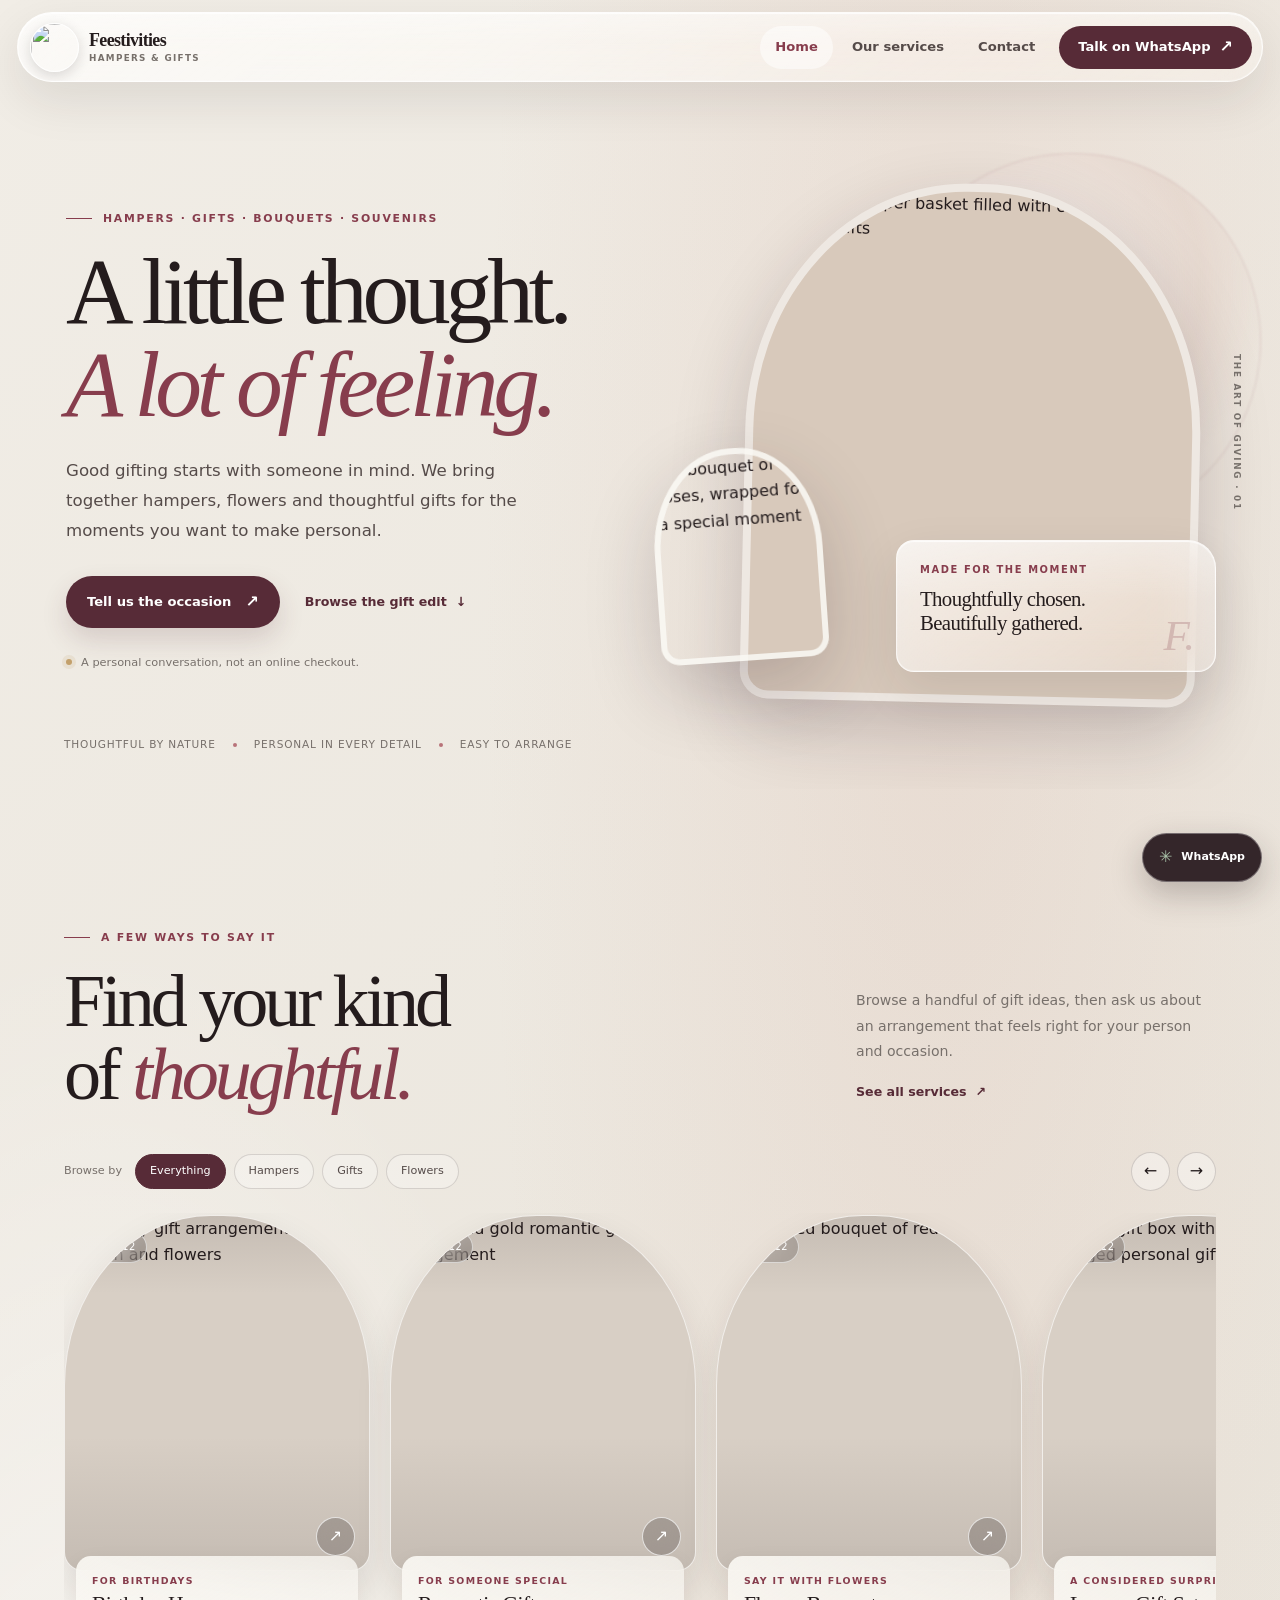
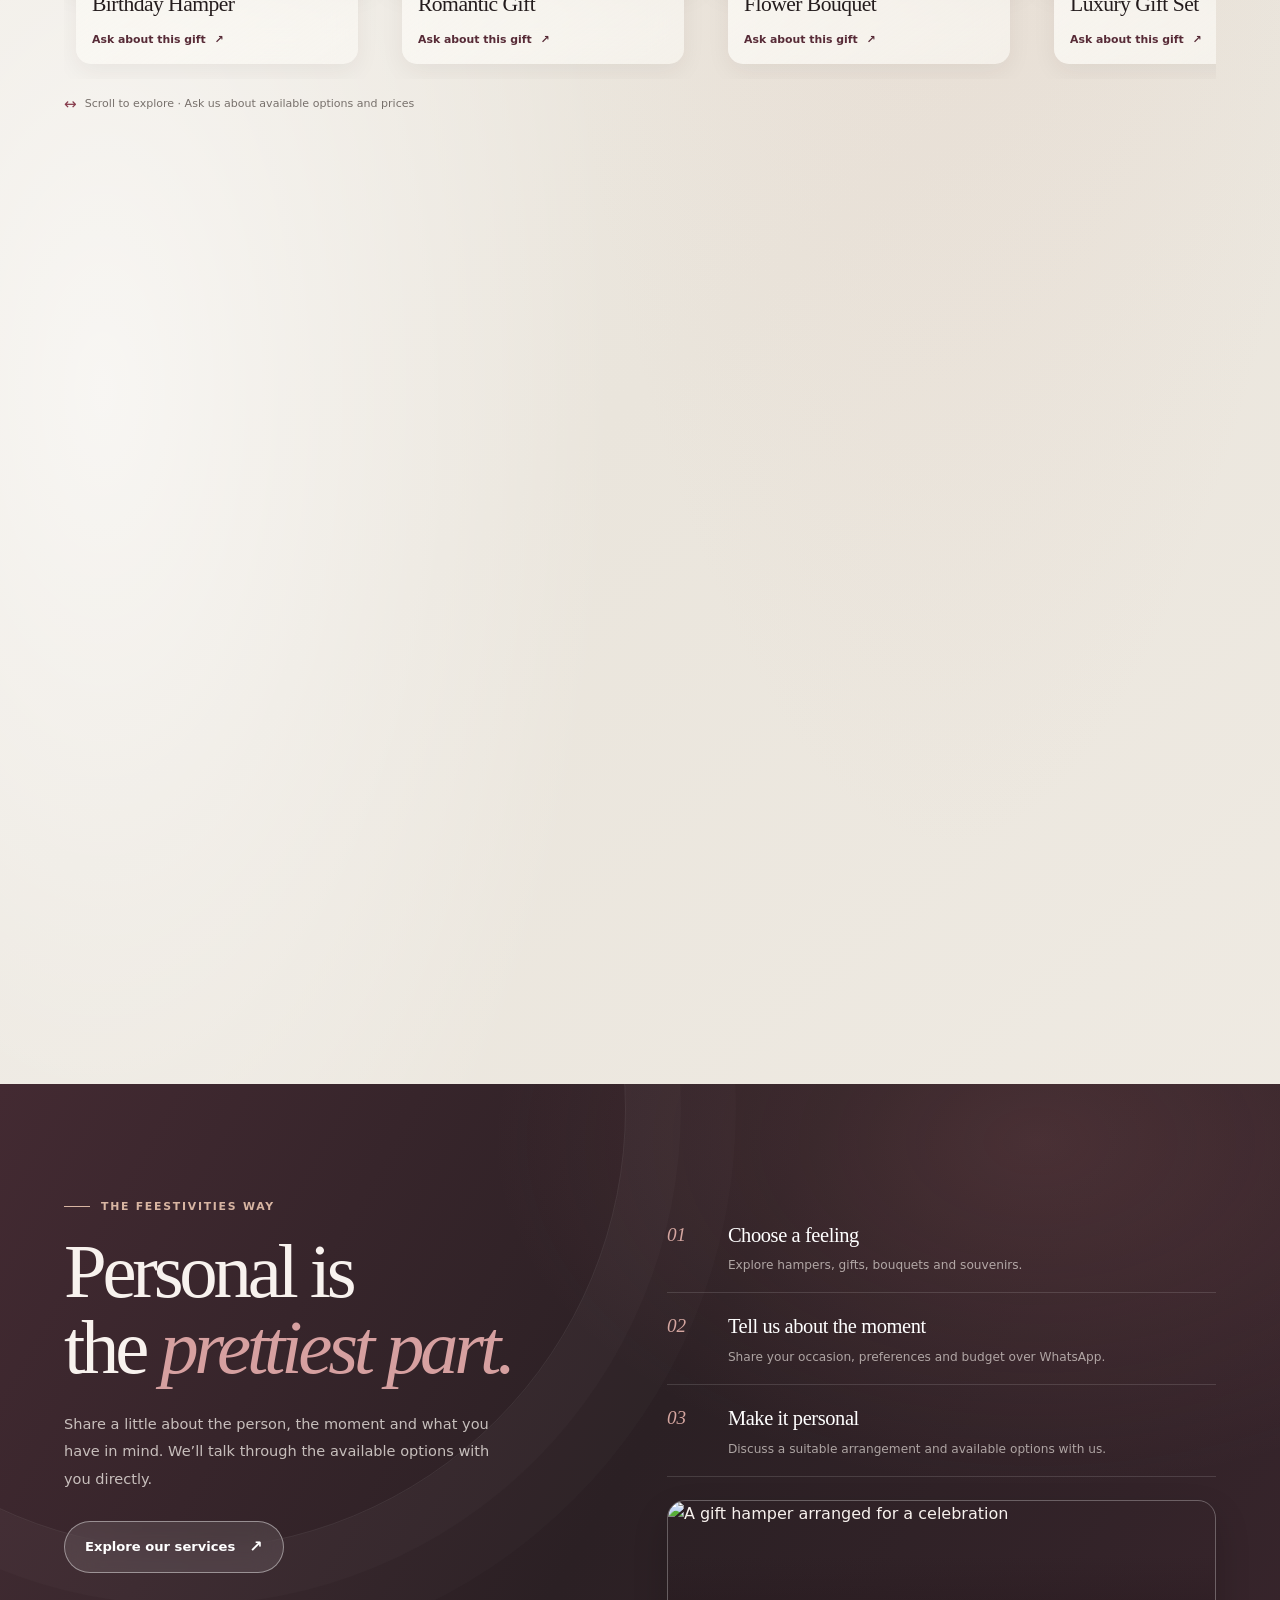
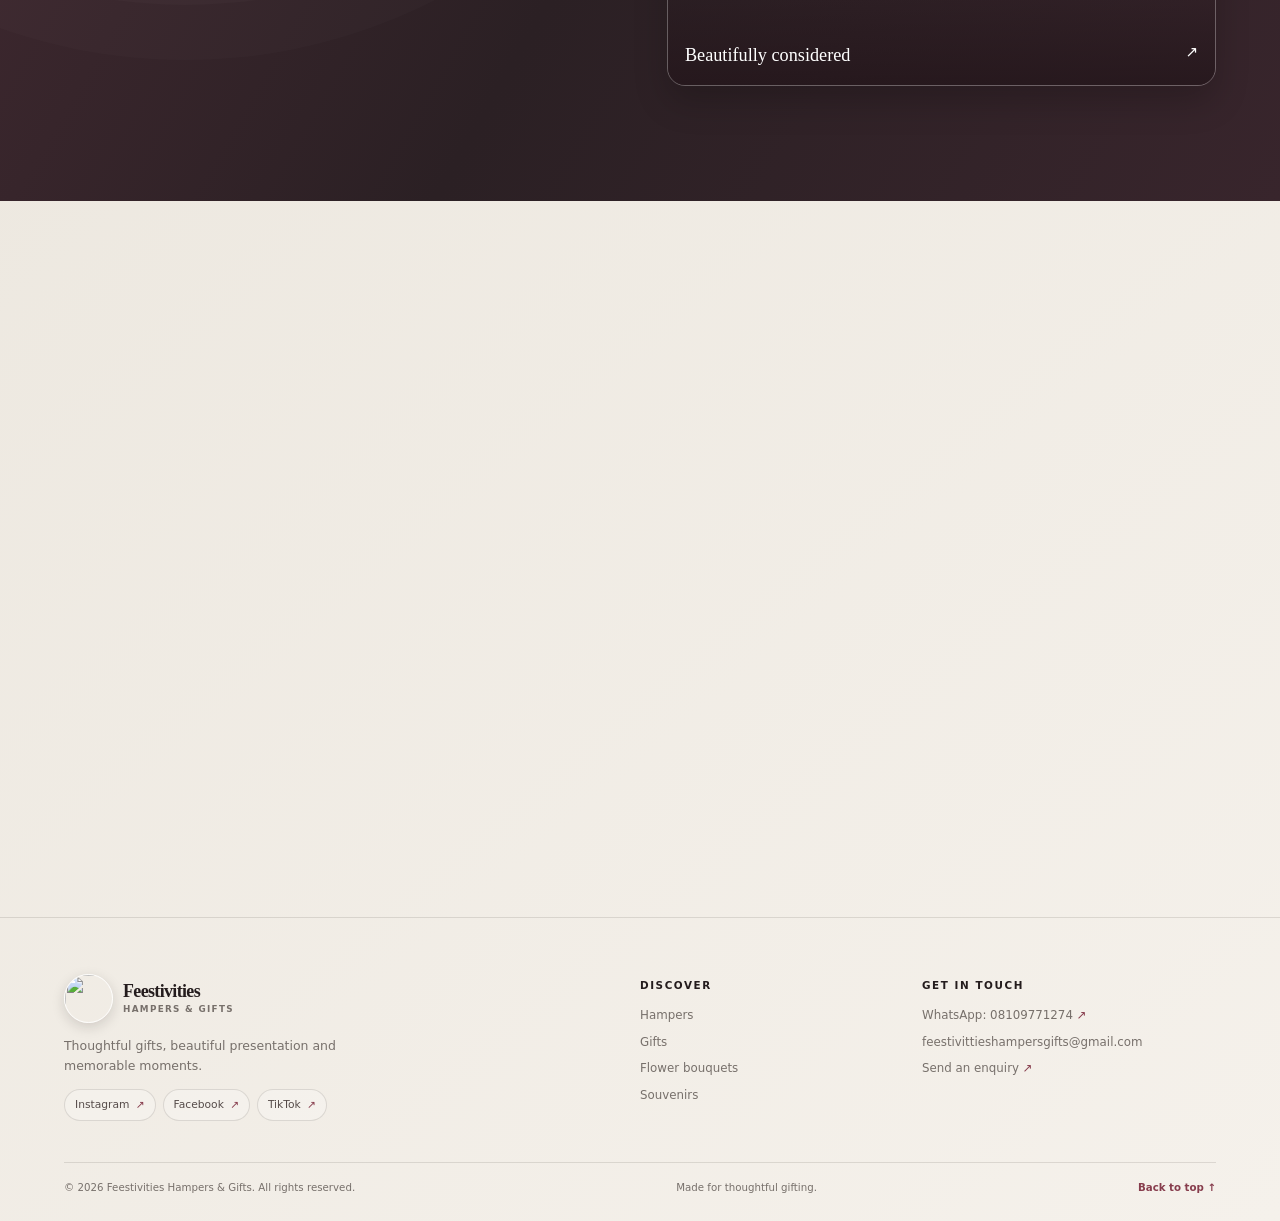
==== index.html @ 86d8321e "Redesign Feestivities brand website" ====
<!doctype html>
<html lang="en">
<head>
  <meta charset="utf-8">
  <meta name="viewport" content="width=device-width, initial-scale=1">
  <meta name="theme-color" content="#eee9e1">
  <title>Feestivities Hampers & Gifts — A gift with feeling</title>
  <meta name="description" content="Thoughtful hampers, gifts, bouquets and souvenirs for birthdays, celebrations and the moments worth remembering. Enquire directly on WhatsApp.">
  <link rel="icon" href="/manus-storage/logo_28c76340.jpg">
  <link rel="stylesheet" href="css/style.css">
</head>
<body id="top" data-page="home">
  <div class="scroll-meter" aria-hidden="true"><span></span></div>
  <header class="site-header glass-surface">
    <a class="brand" href="index.html" aria-label="Feestivities Hampers & Gifts home">
      <img src="/manus-storage/logo_28c76340.jpg" alt="">
      <span class="brand-name">Feestivities<small>Hampers &amp; Gifts</small></span>
    </a>
    <button class="menu-toggle" type="button" aria-label="Open navigation" aria-expanded="false" aria-controls="primary-navigation">
      <span></span><span></span>
    </button>
    <nav class="main-nav" id="primary-navigation" aria-label="Main navigation">
      <a class="nav-link is-active" href="index.html" aria-current="page">Home</a>
      <a class="nav-link" href="services.html">Our services</a>
      <a class="nav-link" href="contact.html">Contact</a>
      <a class="nav-cta" href="https://wa.me/2348109771274?text=Hello%20Feestivities%20Hampers%20%26%20Gifts%2C%20I%20would%20like%20to%20ask%20about%20an%20order." target="_blank" rel="noopener noreferrer">Talk on WhatsApp <span aria-hidden="true">↗</span></a>
    </nav>
  </header>

  <main>
    <section class="hero section-wrap">
      <div class="container hero-layout">
        <div class="hero-copy reveal">
          <p class="eyebrow"><span class="eyebrow-line"></span> Hampers · Gifts · Bouquets · Souvenirs</p>
          <h1>A little thought.<br><em>A lot of feeling.</em></h1>
          <p class="hero-lead">Good gifting starts with someone in mind. We bring together hampers, flowers and thoughtful gifts for the moments you want to make personal.</p>
          <div class="hero-actions">
            <a class="button button-dark" href="https://wa.me/2348109771274?text=Hello%20Feestivities%20Hampers%20%26%20Gifts%2C%20I%20would%20like%20help%20choosing%20a%20gift." target="_blank" rel="noopener noreferrer" data-whatsapp="gift guidance">Tell us the occasion <span aria-hidden="true">↗</span></a>
            <a class="text-link" href="#gift-edit">Browse the gift edit <span aria-hidden="true">↓</span></a>
          </div>
          <p class="quiet-note"><span class="quiet-dot"></span> A personal conversation, not an online checkout.</p>
        </div>
        <div class="hero-stage reveal" data-parallax-stage>
          <div class="hero-image hero-image-main">
            <img src="/manus-storage/hamper-basket_260d82f0.jpg" alt="A woven hamper basket filled with carefully arranged gifts" fetchpriority="high">
          </div>
          <div class="hero-glass-note glass-surface">
            <span class="note-overline">Made for the moment</span>
            <strong>Thoughtfully chosen.<br>Beautifully gathered.</strong>
            <span class="note-mark" aria-hidden="true">F.</span>
          </div>
          <div class="hero-image hero-image-detail">
            <img src="/manus-storage/flower-bouquet-red_5bea2074.jpg" alt="A bouquet of red roses, wrapped for a special moment" loading="lazy">
          </div>
          <span class="hero-side-caption" aria-hidden="true">THE ART OF GIVING · 01</span>
          <div class="hero-orb" aria-hidden="true"></div>
        </div>
      </div>
      <div class="container hero-foot reveal">
        <span>Thoughtful by nature</span><span class="foot-divider"></span><span>Personal in every detail</span><span class="foot-divider"></span><span>Easy to arrange</span>
      </div>
    </section>

    <section class="gift-edit section-wrap" id="gift-edit">
      <div class="container">
        <div class="section-heading reveal">
          <div>
            <p class="eyebrow"><span class="eyebrow-line"></span> A few ways to say it</p>
            <h2>Find your kind<br>of <em>thoughtful.</em></h2>
          </div>
          <div class="heading-aside">
            <p>Browse a handful of gift ideas, then ask us about an arrangement that feels right for your person and occasion.</p>
            <a class="text-link" href="services.html">See all services <span aria-hidden="true">↗</span></a>
          </div>
        </div>
        <div class="filter-row reveal" role="group" aria-label="Filter gift ideas">
          <span class="filter-label">Browse by</span>
          <button class="filter-chip is-selected" type="button" data-filter="all" aria-pressed="true">Everything</button>
          <button class="filter-chip" type="button" data-filter="hampers" aria-pressed="false">Hampers</button>
          <button class="filter-chip" type="button" data-filter="gifts" aria-pressed="false">Gifts</button>
          <button class="filter-chip" type="button" data-filter="flowers" aria-pressed="false">Flowers</button>
          <div class="rail-controls" aria-label="Scroll gift ideas">
            <button type="button" class="round-control" data-rail="gift-rail" data-direction="-1" aria-label="Scroll gift ideas left">←</button>
            <button type="button" class="round-control" data-rail="gift-rail" data-direction="1" aria-label="Scroll gift ideas right">→</button>
          </div>
        </div>
        <div class="product-rail" id="gift-rail" aria-label="Gift ideas">
          <article class="product-slide reveal" data-category="hampers">
            <a class="product-photo" href="contact.html#enquiry" aria-label="Ask about Birthday Hamper">
              <img src="/manus-storage/birthday-gift_8e4f44bd.jpg" alt="Birthday gift arrangement with a balloon and flowers" loading="lazy">
              <span class="photo-index">01 <i>/</i> 12</span><span class="photo-arrow" aria-hidden="true">↗</span>
            </a>
            <div class="product-caption"><span class="product-type">For birthdays</span><h3>Birthday Hamper</h3><a class="text-link" href="https://wa.me/2348109771274?text=Hello%20Feestivities%20Hampers%20%26%20Gifts%2C%20I%20am%20interested%20in%20your%20Birthday%20Hamper.%20Please%20send%20me%20the%20available%20options%20and%20prices." target="_blank" rel="noopener noreferrer" data-whatsapp="Birthday Hamper">Ask about this gift <span aria-hidden="true">↗</span></a></div>
          </article>
          <article class="product-slide reveal" data-category="gifts">
            <a class="product-photo" href="contact.html#enquiry" aria-label="Ask about Romantic Gift">
              <img src="/manus-storage/valentine-gift-1_f4a5814f.jpg" alt="A red and gold romantic gift box arrangement" loading="lazy">
              <span class="photo-index">02 <i>/</i> 12</span><span class="photo-arrow" aria-hidden="true">↗</span>
            </a>
            <div class="product-caption"><span class="product-type">For someone special</span><h3>Romantic Gift</h3><a class="text-link" href="https://wa.me/2348109771274?text=Hello%20Feestivities%20Hampers%20%26%20Gifts%2C%20I%20am%20interested%20in%20your%20Romantic%20Gift.%20Please%20send%20me%20the%20available%20options%20and%20prices." target="_blank" rel="noopener noreferrer" data-whatsapp="Romantic Gift">Ask about this gift <span aria-hidden="true">↗</span></a></div>
          </article>
          <article class="product-slide reveal" data-category="flowers">
            <a class="product-photo" href="contact.html#enquiry" aria-label="Ask about Flower Bouquet">
              <img src="/manus-storage/flower-bouquet-red_5bea2074.jpg" alt="A rounded bouquet of red roses" loading="lazy">
              <span class="photo-index">03 <i>/</i> 12</span><span class="photo-arrow" aria-hidden="true">↗</span>
            </a>
            <div class="product-caption"><span class="product-type">Say it with flowers</span><h3>Flower Bouquet</h3><a class="text-link" href="https://wa.me/2348109771274?text=Hello%20Feestivities%20Hampers%20%26%20Gifts%2C%20I%20am%20interested%20in%20a%20Flower%20Bouquet.%20Please%20send%20me%20the%20available%20options%20and%20prices." target="_blank" rel="noopener noreferrer" data-whatsapp="Flower Bouquet">Ask about this gift <span aria-hidden="true">↗</span></a></div>
          </article>
          <article class="product-slide reveal" data-category="gifts">
            <a class="product-photo" href="contact.html#enquiry" aria-label="Ask about Luxury Gift Set">
              <img src="/manus-storage/valentine-gift-2_44ba9da7.jpg" alt="A dark gift box with carefully arranged personal gifts" loading="lazy">
              <span class="photo-index">04 <i>/</i> 12</span><span class="photo-arrow" aria-hidden="true">↗</span>
            </a>
            <div class="product-caption"><span class="product-type">A considered surprise</span><h3>Luxury Gift Set</h3><a class="text-link" href="https://wa.me/2348109771274?text=Hello%20Feestivities%20Hampers%20%26%20Gifts%2C%20I%20am%20interested%20in%20your%20Luxury%20Gift%20Set.%20Please%20send%20me%20the%20available%20options%20and%20prices." target="_blank" rel="noopener noreferrer" data-whatsapp="Luxury Gift Set">Ask about this gift <span aria-hidden="true">↗</span></a></div>
          </article>
          <article class="product-slide reveal" data-category="gifts">
            <a class="product-photo" href="contact.html#enquiry" aria-label="Ask about Love Teddy Gift">
              <img src="/manus-storage/valentine-teddy_f3bcd047.jpg" alt="A pink teddy bear holding a red rose heart" loading="lazy">
              <span class="photo-index">05 <i>/</i> 12</span><span class="photo-arrow" aria-hidden="true">↗</span>
            </a>
            <div class="product-caption"><span class="product-type">A playful gesture</span><h3>Love Teddy Gift</h3><a class="text-link" href="https://wa.me/2348109771274?text=Hello%20Feestivities%20Hampers%20%26%20Gifts%2C%20I%20am%20interested%20in%20your%20Love%20Teddy%20Gift.%20Please%20send%20me%20the%20available%20options%20and%20prices." target="_blank" rel="noopener noreferrer" data-whatsapp="Love Teddy Gift">Ask about this gift <span aria-hidden="true">↗</span></a></div>
          </article>
          <article class="product-slide reveal" data-category="flowers">
            <a class="product-photo" href="contact.html#enquiry" aria-label="Ask about Rose Bouquet">
              <img src="/manus-storage/flower-bouquet-red-white_35ae7954.jpg" alt="A bouquet of red and white roses" loading="lazy">
              <span class="photo-index">06 <i>/</i> 12</span><span class="photo-arrow" aria-hidden="true">↗</span>
            </a>
            <div class="product-caption"><span class="product-type">Classic, in bloom</span><h3>Rose Bouquet</h3><a class="text-link" href="https://wa.me/2348109771274?text=Hello%20Feestivities%20Hampers%20%26%20Gifts%2C%20I%20am%20interested%20in%20your%20Rose%20Bouquet.%20Please%20send%20me%20the%20available%20options%20and%20prices." target="_blank" rel="noopener noreferrer" data-whatsapp="Rose Bouquet">Ask about this gift <span aria-hidden="true">↗</span></a></div>
          </article>
          <article class="product-slide reveal" data-category="hampers">
            <a class="product-photo" href="contact.html#enquiry" aria-label="Ask about Celebration Hamper">
              <img src="/manus-storage/celebration-hamper_1d0ad51b.jpg" alt="A colourful celebration hamper arranged in a gift box" loading="lazy">
              <span class="photo-index">07 <i>/</i> 12</span><span class="photo-arrow" aria-hidden="true">↗</span>
            </a>
            <div class="product-caption"><span class="product-type">For a milestone</span><h3>Celebration Hamper</h3><a class="text-link" href="https://wa.me/2348109771274?text=Hello%20Feestivities%20Hampers%20%26%20Gifts%2C%20I%20am%20interested%20in%20your%20Celebration%20Hamper.%20Please%20send%20me%20the%20available%20options%20and%20prices." target="_blank" rel="noopener noreferrer" data-whatsapp="Celebration Hamper">Ask about this gift <span aria-hidden="true">↗</span></a></div>
          </article>
          <article class="product-slide reveal" data-category="hampers">
            <a class="product-photo" href="contact.html#enquiry" aria-label="Ask about Basket Hamper">
              <img src="/manus-storage/hamper-basket_260d82f0.jpg" alt="A wicker hamper basket filled with bottles, treats and gifts" loading="lazy">
              <span class="photo-index">08 <i>/</i> 12</span><span class="photo-arrow" aria-hidden="true">↗</span>
            </a>
            <div class="product-caption"><span class="product-type">Gathered together</span><h3>Basket Hamper</h3><a class="text-link" href="https://wa.me/2348109771274?text=Hello%20Feestivities%20Hampers%20%26%20Gifts%2C%20I%20am%20interested%20in%20your%20Basket%20Hamper.%20Please%20send%20me%20the%20available%20options%20and%20prices." target="_blank" rel="noopener noreferrer" data-whatsapp="Basket Hamper">Ask about this gift <span aria-hidden="true">↗</span></a></div>
          </article>
          <article class="product-slide reveal" data-category="gifts">
            <a class="product-photo" href="contact.html#enquiry" aria-label="Ask about Pink Gift Collection">
              <img src="/manus-storage/pink-gift_313127f7.jpg" alt="A pink gift arrangement with a handbag, tumbler and keepsakes" loading="lazy">
              <span class="photo-index">09 <i>/</i> 12</span><span class="photo-arrow" aria-hidden="true">↗</span>
            </a>
            <div class="product-caption"><span class="product-type">A softer palette</span><h3>Pink Gift Collection</h3><a class="text-link" href="https://wa.me/2348109771274?text=Hello%20Feestivities%20Hampers%20%26%20Gifts%2C%20I%20am%20interested%20in%20your%20Pink%20Gift%20Collection.%20Please%20send%20me%20the%20available%20options%20and%20prices." target="_blank" rel="noopener noreferrer" data-whatsapp="Pink Gift Collection">Ask about this gift <span aria-hidden="true">↗</span></a></div>
          </article>
          <article class="product-slide reveal" data-category="gifts">
            <a class="product-photo" href="contact.html#enquiry" aria-label="Ask about Premium Gift Box">
              <img src="/manus-storage/black-gift_2b404d04.jpg" alt="A premium dark gift box with a blue ribbon" loading="lazy">
              <span class="photo-index">10 <i>/</i> 12</span><span class="photo-arrow" aria-hidden="true">↗</span>
            </a>
            <div class="product-caption"><span class="product-type">A polished presentation</span><h3>Premium Gift Box</h3><a class="text-link" href="https://wa.me/2348109771274?text=Hello%20Feestivities%20Hampers%20%26%20Gifts%2C%20I%20am%20interested%20in%20your%20Premium%20Gift%20Box.%20Please%20send%20me%20the%20available%20options%20and%20prices." target="_blank" rel="noopener noreferrer" data-whatsapp="Premium Gift Box">Ask about this gift <span aria-hidden="true">↗</span></a></div>
          </article>
          <article class="product-slide reveal" data-category="hampers">
            <a class="product-photo" href="contact.html#enquiry" aria-label="Ask about Birthday Surprise">
              <img src="/manus-storage/birthday-gentleman_ed12c762.jpg" alt="A wooden birthday hamper with personal gifts" loading="lazy">
              <span class="photo-index">11 <i>/</i> 12</span><span class="photo-arrow" aria-hidden="true">↗</span>
            </a>
            <div class="product-caption"><span class="product-type">A birthday to remember</span><h3>Birthday Surprise</h3><a class="text-link" href="https://wa.me/2348109771274?text=Hello%20Feestivities%20Hampers%20%26%20Gifts%2C%20I%20am%20interested%20in%20your%20Birthday%20Surprise.%20Please%20send%20me%20the%20available%20options%20and%20prices." target="_blank" rel="noopener noreferrer" data-whatsapp="Birthday Surprise">Ask about this gift <span aria-hidden="true">↗</span></a></div>
          </article>
          <article class="product-slide reveal" data-category="gifts">
            <a class="product-photo" href="contact.html#enquiry" aria-label="Ask about Custom Gift Box">
              <img src="/manus-storage/jewelry-gift_e1297aff.jpg" alt="A jewelry gift presentation in a keepsake box" loading="lazy">
              <span class="photo-index">12 <i>/</i> 12</span><span class="photo-arrow" aria-hidden="true">↗</span>
            </a>
            <div class="product-caption"><span class="product-type">Made around your idea</span><h3>Custom Gift Box</h3><a class="text-link" href="https://wa.me/2348109771274?text=Hello%20Feestivities%20Hampers%20%26%20Gifts%2C%20I%20am%20interested%20in%20a%20Custom%20Gift%20Box.%20Please%20send%20me%20the%20available%20options%20and%20prices." target="_blank" rel="noopener noreferrer" data-whatsapp="Custom Gift Box">Ask about this gift <span aria-hidden="true">↗</span></a></div>
          </article>
        </div>
        <p class="rail-hint"><span aria-hidden="true">↔</span> Scroll to explore · Ask us about available options and prices</p>
      </div>
    </section>

    <section class="moments-section section-wrap">
      <div class="container moments-layout">
        <div class="moments-visual reveal">
          <div class="moment-photo moment-photo-tall"><img src="/manus-storage/valentine-wine_0b24d0b1.jpg" alt="Heart-shaped romantic gift with roses and chocolates" loading="lazy"></div>
          <div class="moment-photo moment-photo-small"><img src="/manus-storage/celebration-stack_c6b59e40.jpg" alt="A series of red celebration gift boxes" loading="lazy"></div>
          <span class="moment-caption glass-surface">Made for a moment that matters</span>
        </div>
        <div class="moments-copy reveal">
          <p class="eyebrow"><span class="eyebrow-line"></span> The reason behind it</p>
          <h2>There’s always<br>a <em>right moment.</em></h2>
          <p class="moments-lead">A birthday, a thank-you, a new beginning—or simply a day you want to make brighter. Choose an occasion and explore a thoughtful way to mark it.</p>
          <div class="moment-links" aria-label="Browse by occasion">
            <a href="services.html#valentine">Valentine’s Day <span>↗</span></a>
            <a href="services.html#birthday">Birthday <span>↗</span></a>
            <a href="services.html#bridal">Bridal Shower <span>↗</span></a>
            <a href="services.html#wedding">Wedding Day <span>↗</span></a>
            <a href="services.html#celebration">Celebrations <span>↗</span></a>
            <a href="services.html#graduation">Graduation <span>↗</span></a>
            <a href="services.html#corporate">Corporate Event <span>↗</span></a>
            <a href="services.html#appreciation">Appreciation <span>↗</span></a>
          </div>
          <a class="text-link" href="services.html#occasions">Explore every occasion <span aria-hidden="true">↗</span></a>
        </div>
      </div>
    </section>

    <section class="ritual-section section-wrap">
      <div class="container ritual-layout">
        <div class="ritual-copy reveal">
          <p class="eyebrow eyebrow-light"><span class="eyebrow-line"></span> The Feestivities way</p>
          <h2>Personal is<br>the <em>prettiest part.</em></h2>
          <p>Share a little about the person, the moment and what you have in mind. We’ll talk through the available options with you directly.</p>
          <a class="button button-glass" href="services.html">Explore our services <span aria-hidden="true">↗</span></a>
        </div>
        <div class="ritual-steps reveal">
          <div class="ritual-step"><span>01</span><div><h3>Choose a feeling</h3><p>Explore hampers, gifts, bouquets and souvenirs.</p></div></div>
          <div class="ritual-step"><span>02</span><div><h3>Tell us about the moment</h3><p>Share your occasion, preferences and budget over WhatsApp.</p></div></div>
          <div class="ritual-step"><span>03</span><div><h3>Make it personal</h3><p>Discuss a suitable arrangement and available options with us.</p></div></div>
          <a class="ritual-photo" href="services.html#hampers" aria-label="Explore hamper services">
            <img src="/manus-storage/celebration-hamper_1d0ad51b.jpg" alt="A gift hamper arranged for a celebration" loading="lazy">
            <span>Beautifully considered <b aria-hidden="true">↗</b></span>
          </a>
        </div>
      </div>
    </section>

    <section class="closing-section section-wrap">
      <div class="container">
        <div class="closing-card glass-surface reveal">
          <span class="closing-stamp" aria-hidden="true">F.</span>
          <p class="eyebrow">Start with a small detail</p>
          <h2>Who are you<br>thinking of?</h2>
          <p>Tell us about the moment. We’ll help you find a thoughtful way to mark it.</p>
          <a class="button button-dark" href="https://wa.me/2348109771274?text=Hello%20Feestivities%20Hampers%20%26%20Gifts%2C%20I%20would%20like%20to%20make%20an%20enquiry%20about%20a%20gift." target="_blank" rel="noopener noreferrer" data-general-whatsapp>Start a WhatsApp enquiry <span aria-hidden="true">↗</span></a>
          <span class="closing-footnote">Your enquiry opens in WhatsApp. No online checkout.</span>
        </div>
      </div>
    </section>
  </main>

  <footer class="site-footer">
    <div class="container footer-main">
      <div class="footer-brand-block">
        <a class="brand footer-brand" href="index.html" aria-label="Feestivities Hampers & Gifts home">
          <img src="/manus-storage/logo_28c76340.jpg" alt="">
          <span class="brand-name">Feestivities<small>Hampers &amp; Gifts</small></span>
        </a>
        <p>Thoughtful gifts, beautiful presentation and memorable moments.</p>
        <div class="social-links" aria-label="Social media">
          <a href="https://www.instagram.com/f_hampers_gifts?igsi=MThiamdqd2gwbDBrdw==" target="_blank" rel="noopener noreferrer">Instagram <span>↗</span></a>
          <a href="https://www.facebook.com/profile.php?id=61571345895703&amp;mibextid=rS40aB7S9Ucbxw6v" target="_blank" rel="noopener noreferrer">Facebook <span>↗</span></a>
          <a href="https://www.tiktok.com/@feestivities_hamp?_r=1&amp;_t=ZS-99L8Qdt3c1w" target="_blank" rel="noopener noreferrer">TikTok <span>↗</span></a>
        </div>
      </div>
      <div class="footer-link-group"><h2>Discover</h2><a href="services.html#hampers">Hampers</a><a href="services.html#gifts">Gifts</a><a href="services.html#flowers">Flower bouquets</a><a href="services.html#souvenirs">Souvenirs</a></div>
      <div class="footer-link-group"><h2>Get in touch</h2><a href="https://wa.me/2348109771274" target="_blank" rel="noopener noreferrer">WhatsApp: 08109771274 <span>↗</span></a><a href="mailto:feestivittieshampersgifts@gmail.com">feestivittieshampersgifts@gmail.com</a><a href="contact.html">Send an enquiry <span>↗</span></a></div>
    </div>
    <div class="container footer-bottom"><span>© 2026 Feestivities Hampers &amp; Gifts. All rights reserved.</span><span>Made for thoughtful gifting.</span><a href="#top" class="back-top">Back to top ↑</a></div>
  </footer>

  <a class="whatsapp-float" href="https://wa.me/2348109771274" target="_blank" rel="noopener noreferrer" aria-label="Contact Feestivities on WhatsApp"><span aria-hidden="true">✳</span><small>WhatsApp</small></a>
  <script src="js/main.js" defer></script>
</body>
</html>
---- css/style.css ----
@charset "UTF-8";

:root {
  color-scheme: light;
  --paper: #eee9e1;
  --paper-light: #f7f4ee;
  --paper-deep: #e5dfd6;
  --ink: #241c1d;
  --ink-soft: #554b49;
  --muted: #77706b;
  --line: rgba(45, 32, 30, .12);
  --berry: #873d4d;
  --berry-dark: #572b37;
  --berry-light: #b87379;
  --gold: #c3a06b;
  --glass: rgba(255, 253, 249, .48);
  --glass-bright: rgba(255, 255, 255, .68);
  --glass-edge: rgba(255, 255, 255, .74);
  --shadow-soft: 0 18px 48px rgba(44, 31, 30, .10);
  --shadow-deep: 0 28px 75px rgba(42, 20, 28, .20);
  --serif: "Iowan Old Style", "Baskerville", "Palatino Linotype", "Book Antiqua", Georgia, serif;
  --sans: "Avenir Next", Avenir, "Segoe UI", system-ui, -apple-system, sans-serif;
  --page: 1280px;
  --gutter: clamp(22px, 5vw, 76px);
}

* { box-sizing: border-box; }
html { scroll-behavior: smooth; scroll-padding-top: 100px; }
body {
  margin: 0;
  color: var(--ink);
  background:
    radial-gradient(ellipse at 74% 13%, rgba(215, 175, 160, .22), transparent 29rem),
    radial-gradient(ellipse at 8% 45%, rgba(255, 255, 255, .64), transparent 32rem),
    linear-gradient(140deg, #f1ede6 0%, #eae5dc 46%, #f5f1eb 100%);
  font-family: var(--sans);
  font-size: 16px;
  line-height: 1.65;
  -webkit-font-smoothing: antialiased;
  text-rendering: optimizeLegibility;
}
body::before {
  position: fixed;
  z-index: -1;
  inset: 0;
  pointer-events: none;
  content: "";
  opacity: .14;
  background-image: radial-gradient(rgba(49, 35, 33, .2) .45px, transparent .55px);
  background-size: 6px 6px;
}
::selection { color: #fff; background: var(--berry); }
a { color: inherit; text-decoration: none; }
img { display: block; max-width: 100%; }
button, input, select, textarea { font: inherit; }
button, a { -webkit-tap-highlight-color: transparent; }
button:focus-visible, a:focus-visible, input:focus-visible, select:focus-visible, textarea:focus-visible {
  outline: 3px solid rgba(135, 61, 77, .62);
  outline-offset: 4px;
}
[hidden] { display: none !important; }
.container { width: min(calc(100% - var(--gutter) * 2), var(--page)); margin-inline: auto; }
.section-wrap { position: relative; }
.glass-surface {
  position: relative;
  isolation: isolate;
  overflow: hidden;
  border: 1px solid var(--glass-edge);
  background: linear-gradient(145deg, rgba(255,255,255,.70), rgba(255,255,255,.27));
  box-shadow: var(--shadow-soft), inset 0 1px 1px rgba(255,255,255,.8), inset 0 -1px 0 rgba(255,255,255,.2);
  -webkit-backdrop-filter: blur(22px) saturate(145%);
  backdrop-filter: blur(22px) saturate(145%);
}
.glass-surface::before {
  position: absolute;
  z-index: -1;
  inset: 0 0 auto;
  height: 46%;
  border-radius: inherit;
  pointer-events: none;
  content: "";
  background: linear-gradient(180deg, rgba(255,255,255,.25), transparent);
}

.scroll-meter { position: fixed; z-index: 100; inset: 0 0 auto; height: 2px; pointer-events: none; }
.scroll-meter span { display: block; width: 100%; height: 100%; background: var(--berry); transform: scaleX(var(--scroll-progress, 0)); transform-origin: left; }
.site-header {
  position: sticky;
  z-index: 50;
  top: 12px;
  display: flex;
  align-items: center;
  justify-content: space-between;
  width: min(calc(100% - 34px), 1320px);
  min-height: 70px;
  margin: 12px auto 0;
  padding: 8px 10px 8px 12px;
  border-radius: 999px;
  transition: box-shadow .3s ease, background .3s ease, transform .3s ease;
}
.site-header.is-scrolled { box-shadow: 0 15px 42px rgba(44,31,30,.14), inset 0 1px 0 rgba(255,255,255,.85); background: rgba(251,249,245,.74); }
.brand { display: inline-flex; align-items: center; gap: 10px; min-width: 0; }
.brand img { width: 49px; height: 49px; flex: 0 0 auto; border: 1px solid rgba(255,255,255,.9); border-radius: 50%; object-fit: cover; box-shadow: 0 4px 13px rgba(29,20,19,.15); }
.brand-name { display: flex; flex-direction: column; font-family: var(--serif); font-size: 1.12rem; font-weight: 700; line-height: 1.08; letter-spacing: -.035em; white-space: nowrap; }
.brand-name small { margin-top: 4px; color: var(--muted); font-family: var(--sans); font-size: .55rem; font-weight: 700; letter-spacing: .15em; text-transform: uppercase; }
.main-nav { display: flex; align-items: center; gap: 4px; }
.nav-link, .nav-cta { display: inline-flex; align-items: center; justify-content: center; min-height: 43px; padding: 0 15px; border-radius: 999px; font-size: .82rem; font-weight: 600; transition: color .2s ease, background .2s ease, transform .2s ease; }
.nav-link { color: var(--ink-soft); }
.nav-link:hover, .nav-link.is-active { color: var(--berry); background: rgba(255,255,255,.5); }
.nav-cta { gap: 9px; margin-left: 5px; padding-inline: 19px; color: #fff; background: var(--berry-dark); }
.nav-cta span { font-size: 1rem; transition: transform .2s ease; }
.nav-cta:hover { transform: translateY(-1px); background: var(--berry); }
.nav-cta:hover span { transform: translate(2px,-2px); }
.menu-toggle { display: none; }

.hero { padding: clamp(56px, 8vw, 110px) 0 35px; overflow: clip; }
.hero-layout { display: grid; grid-template-columns: minmax(0, .95fr) minmax(0, 1.05fr); align-items: center; gap: clamp(34px, 6.5vw, 96px); }
.hero-copy { position: relative; z-index: 2; padding: 0 0 16px 2px; }
.eyebrow { display: flex; align-items: center; gap: 11px; margin: 0 0 20px; color: var(--berry); font-size: .68rem; font-weight: 750; letter-spacing: .16em; line-height: 1.4; text-transform: uppercase; }
.eyebrow-line { display: inline-block; width: 26px; height: 1px; flex: 0 0 auto; background: currentColor; }
h1, h2, h3, p { margin-top: 0; }
h1, h2 { font-family: var(--serif); font-weight: 500; letter-spacing: -.055em; line-height: .99; }
h1 { max-width: 660px; margin-bottom: 25px; font-size: clamp(3.7rem, 7.3vw, 7.25rem); }
h1 em, h2 em { color: var(--berry); font-weight: 400; }
.hero-lead { max-width: 490px; margin-bottom: 0; color: var(--ink-soft); font-size: clamp(1rem, 1.3vw, 1.13rem); line-height: 1.8; }
.hero-actions { display: flex; align-items: center; gap: 25px; flex-wrap: wrap; margin-top: 30px; }
.button { display: inline-flex; align-items: center; justify-content: center; gap: 14px; min-height: 52px; padding: 0 20px; border: 1px solid transparent; border-radius: 999px; font-size: .82rem; font-weight: 700; transition: transform .25s ease, color .25s ease, background .25s ease, box-shadow .25s ease; }
.button span { font-size: 1rem; transition: transform .2s ease; }
.button:hover { transform: translateY(-2px); }
.button:hover span { transform: translate(2px,-2px); }
.button-dark { color: #fff; background: var(--berry-dark); box-shadow: 0 12px 26px rgba(87,43,55,.16); }
.button-dark:hover { background: var(--berry); box-shadow: 0 15px 30px rgba(87,43,55,.24); }
.button-glass { color: #fff; border-color: rgba(255,255,255,.43); background: rgba(255,255,255,.1); -webkit-backdrop-filter: blur(15px); backdrop-filter: blur(15px); }
.button-glass:hover { background: rgba(255,255,255,.18); }
.text-link { display: inline-flex; align-items: center; gap: 9px; width: fit-content; color: var(--berry-dark); font-size: .79rem; font-weight: 700; }
.text-link span { display: inline-block; transition: transform .2s ease; }
.text-link:hover span { transform: translate(3px,-2px); }
.quiet-note { display: flex; align-items: center; gap: 9px; margin: 25px 0 0; color: var(--muted); font-size: .71rem; }
.quiet-dot { width: 6px; height: 6px; border-radius: 50%; background: var(--gold); box-shadow: 0 0 0 4px rgba(195,160,107,.15); }
.hero-stage { position: relative; width: min(100%, 600px); min-height: 530px; margin-inline: auto; isolation: isolate; --tilt-x: 0px; --tilt-y: 0px; }
.hero-image { position: absolute; overflow: hidden; box-shadow: var(--shadow-deep); }
.hero-image img { width: 100%; height: 100%; object-fit: cover; transition: transform .9s cubic-bezier(.2,.75,.25,1); }
.hero-image-main { inset: 0 3% 2% 16%; border: 8px solid rgba(255,255,255,.58); border-radius: 48% 48% 28px 28px; background: #d8c9bb; transform: rotate(1.3deg); }
.hero-image-main img { object-position: center; }
.hero-stage:hover .hero-image-main img { transform: scale(1.035); }
.hero-image-detail { z-index: 3; left: 0; bottom: 10%; width: 30%; aspect-ratio: .79; border: 6px solid rgba(250,248,244,.86); border-radius: 48% 48% 19px 19px; transform: rotate(-4deg) translate3d(var(--tilt-x), var(--tilt-y), 0); transition: transform .28s ease-out; }
.hero-image-detail img { object-position: center; }
.hero-glass-note { position: absolute; z-index: 4; right: 0; bottom: 8%; width: min(64%, 320px); min-height: 132px; padding: 21px 23px; border-radius: 18px 28px 18px 18px; }
.note-overline { display: block; margin-bottom: 9px; color: var(--berry); font-size: .62rem; font-weight: 750; letter-spacing: .16em; text-transform: uppercase; }
.hero-glass-note strong { display: block; font-family: var(--serif); font-size: 1.3rem; font-weight: 500; line-height: 1.12; letter-spacing: -.03em; }
.note-mark { position: absolute; right: 20px; bottom: 14px; color: rgba(135,61,77,.24); font-family: var(--serif); font-size: 2.7rem; font-style: italic; line-height: 1; }
.hero-side-caption { position: absolute; z-index: 2; top: 32%; right: -5%; color: var(--muted); font-size: .55rem; font-weight: 700; letter-spacing: .2em; writing-mode: vertical-rl; }
.hero-orb { position: absolute; z-index: -1; top: -6%; right: -8%; width: 67%; aspect-ratio: 1; border: 1px solid rgba(135,61,77,.13); border-radius: 50%; background: radial-gradient(circle at 35% 35%, rgba(255,255,255,.46), rgba(209,170,159,.18) 54%, rgba(255,255,255,0) 73%); filter: blur(1px); transform: translate3d(calc(var(--tilt-x) * -.28), calc(var(--tilt-y) * -.28), 0); transition: transform .3s ease-out; }
.hero-foot { display: flex; align-items: center; gap: 17px; padding-top: 22px; color: var(--muted); font-size: .66rem; letter-spacing: .08em; text-transform: uppercase; }
.foot-divider { width: 4px; height: 4px; border-radius: 50%; background: var(--berry-light); }

.gift-edit { padding: clamp(85px, 11vw, 155px) 0 clamp(80px, 10vw, 132px); }
.section-heading { display: flex; align-items: end; justify-content: space-between; gap: 40px; margin-bottom: 40px; }
h2 { margin-bottom: 0; font-size: clamp(2.8rem, 5.8vw, 5.25rem); }
.heading-aside { max-width: 360px; padding-bottom: 7px; }
.heading-aside p { margin-bottom: 14px; color: var(--muted); font-size: .88rem; line-height: 1.8; }
.filter-row { display: flex; align-items: center; gap: 8px; margin-bottom: 22px; }
.filter-label { margin-right: 5px; color: var(--muted); font-size: .7rem; }
.filter-chip { min-height: 35px; padding: 0 14px; border: 1px solid rgba(45,32,30,.15); border-radius: 999px; color: var(--ink-soft); background: rgba(255,255,255,.27); cursor: pointer; font-size: .7rem; transition: color .2s, border .2s, background .2s, transform .2s; }
.filter-chip:hover { transform: translateY(-1px); border-color: var(--berry); }
.filter-chip.is-selected { color: #fff; border-color: var(--berry-dark); background: var(--berry-dark); }
.rail-controls { display: flex; gap: 7px; margin-left: auto; }
.round-control { display: grid; width: 39px; height: 39px; place-items: center; border: 1px solid rgba(45,32,30,.17); border-radius: 50%; color: var(--ink); background: rgba(255,255,255,.37); cursor: pointer; transition: color .2s, background .2s, transform .2s; }
.round-control:hover { color: #fff; background: var(--berry-dark); transform: translateY(-2px); }
.product-rail { display: flex; gap: 20px; overflow-x: auto; overscroll-behavior-inline: contain; scroll-snap-type: x mandatory; scrollbar-width: none; padding: 2px 2px 15px; }
.product-rail::-webkit-scrollbar { display: none; }
.product-slide { flex: 0 0 clamp(245px, 26vw, 306px); scroll-snap-align: start; }
.product-photo { position: relative; display: block; overflow: hidden; aspect-ratio: .86; border: 1px solid rgba(255,255,255,.65); border-radius: 48% 48% 19px 19px; background: #d8cfc5; box-shadow: 0 15px 36px rgba(45,32,30,.10); }
.product-photo::after { position: absolute; inset: 0; content: ""; pointer-events: none; background: linear-gradient(180deg, rgba(30,20,20,.1), transparent 22%, transparent 62%, rgba(30,20,20,.1)); }
.product-photo img { width: 100%; height: 100%; object-fit: cover; transition: transform .65s cubic-bezier(.2,.7,.2,1), filter .5s ease; }
.product-slide:hover .product-photo img { transform: scale(1.055); filter: saturate(1.07); }
.photo-index { position: absolute; z-index: 1; top: 15px; left: 16px; padding: 7px 10px; border: 1px solid rgba(255,255,255,.57); border-radius: 999px; color: #fff; background: rgba(38,28,27,.22); -webkit-backdrop-filter: blur(12px); backdrop-filter: blur(12px); font-size: .62rem; letter-spacing: .05em; }
.photo-index i { padding-inline: 3px; font-style: normal; opacity: .72; }
.photo-arrow { position: absolute; z-index: 1; right: 14px; bottom: 14px; display: grid; width: 39px; height: 39px; place-items: center; border: 1px solid rgba(255,255,255,.7); border-radius: 50%; color: #fff; background: rgba(36,28,29,.23); -webkit-backdrop-filter: blur(11px); backdrop-filter: blur(11px); transition: color .2s, background .2s, transform .2s; }
.product-slide:hover .photo-arrow { color: var(--berry-dark); background: rgba(255,255,255,.87); transform: rotate(45deg); }
.product-caption { position: relative; margin: -15px 12px 0; padding: 17px 16px 2px; border-radius: 15px; background: linear-gradient(145deg, rgba(250,248,243,.9), rgba(250,248,243,.64)); box-shadow: 0 8px 24px rgba(45,32,30,.06); -webkit-backdrop-filter: blur(15px); backdrop-filter: blur(15px); }
.product-type { display: block; margin-bottom: 4px; color: var(--berry); font-size: .59rem; font-weight: 750; letter-spacing: .14em; text-transform: uppercase; }
.product-caption h3 { margin: 0 0 7px; font-family: var(--serif); font-size: 1.35rem; font-weight: 500; letter-spacing: -.025em; line-height: 1.2; }
.product-caption .text-link { padding: 2px 0 13px; font-size: .68rem; }
.rail-hint { display: flex; align-items: center; gap: 8px; margin: 13px 0 0; color: var(--muted); font-size: .69rem; }
.rail-hint span { color: var(--berry); font-size: .95rem; }

.moments-section { padding: 60px 0 clamp(100px, 14vw, 185px); }
.moments-layout { display: grid; grid-template-columns: minmax(0, .94fr) minmax(0, 1.06fr); align-items: center; gap: clamp(52px, 10vw, 150px); }
.moments-visual { position: relative; min-height: 560px; }
.moment-photo { position: absolute; overflow: hidden; border: 7px solid rgba(255,255,255,.73); box-shadow: var(--shadow-soft); }
.moment-photo img { width: 100%; height: 100%; object-fit: cover; }
.moment-photo-tall { inset: 0 18% 5% 0; border-radius: 50% 50% 25px 25px; }
.moment-photo-small { right: 0; bottom: 11%; width: 43%; aspect-ratio: .9; border-width: 5px; border-radius: 50% 50% 18px 18px; transform: rotate(4deg); }
.moment-caption { position: absolute; right: 4%; top: 13%; max-width: 205px; padding: 14px 17px; border-radius: 15px; color: var(--berry-dark); font-family: var(--serif); font-size: 1.02rem; font-style: italic; transform: rotate(2deg); }
.moments-copy { padding-block: 20px; }
.moments-copy h2 { margin-bottom: 23px; }
.moments-lead { max-width: 520px; margin-bottom: 26px; color: var(--muted); font-size: .92rem; line-height: 1.85; }
.moment-links { display: flex; flex-wrap: wrap; gap: 0 18px; margin-bottom: 23px; border-top: 1px solid var(--line); }
.moment-links a { display: flex; align-items: center; justify-content: space-between; width: calc(50% - 9px); min-height: 49px; border-bottom: 1px solid var(--line); color: var(--ink-soft); font-size: .75rem; transition: color .2s, padding .2s; }
.moment-links a span { color: var(--berry); font-size: .87rem; }
.moment-links a:hover { padding-inline: 5px; color: var(--berry); }

.ritual-section { overflow: hidden; padding: clamp(70px, 9vw, 115px) 0; color: #f8f2ee; background: radial-gradient(ellipse at 81% 8%, rgba(168,100,104,.22), transparent 34rem), linear-gradient(120deg,#432a32 0%,#2b2024 50%,#38252c 100%); }
.ritual-section::before { position: absolute; top: -26rem; left: -16rem; width: 55rem; aspect-ratio: 1; border: 1px solid rgba(255,255,255,.08); border-radius: 50%; content: ""; box-shadow: 0 0 0 55px rgba(255,255,255,.018), 0 0 0 110px rgba(255,255,255,.015); }
.ritual-layout { position: relative; display: grid; grid-template-columns: minmax(0, .9fr) minmax(0, 1.1fr); gap: clamp(60px, 12vw, 180px); align-items: start; }
.eyebrow-light { color: #d8b5a2; }
.ritual-copy h2 { margin-bottom: 24px; font-size: clamp(3.2rem, 6vw, 5.6rem); }
.ritual-copy h2 em { color: #d6a0a0; }
.ritual-copy > p:not(.eyebrow) { max-width: 430px; margin-bottom: 28px; color: rgba(250,244,239,.74); font-size: .91rem; line-height: 1.9; }
.ritual-steps { padding-top: 3px; }
.ritual-step { display: grid; grid-template-columns: 46px 1fr; gap: 15px; padding: 17px 0; border-bottom: 1px solid rgba(255,255,255,.13); }
.ritual-step > span { color: #d5a6a0; font-family: var(--serif); font-size: 1.2rem; font-style: italic; }
.ritual-step h3 { margin: 0 0 3px; color: #fff; font-family: var(--serif); font-size: 1.28rem; font-weight: 500; letter-spacing: -.02em; }
.ritual-step p { margin: 0; color: rgba(250,244,239,.62); font-size: .76rem; }
.ritual-photo { position: relative; display: flex; align-items: end; justify-content: space-between; min-height: 186px; margin-top: 23px; overflow: hidden; border: 1px solid rgba(255,255,255,.28); border-radius: 18px; box-shadow: 0 16px 34px rgba(0,0,0,.19); }
.ritual-photo::after { position: absolute; inset: 30% 0 0; content: ""; background: linear-gradient(0deg,rgba(36,22,27,.82),transparent); }
.ritual-photo img { position: absolute; inset: 0; width: 100%; height: 100%; object-fit: cover; transition: transform .5s; }
.ritual-photo:hover img { transform: scale(1.04); }
.ritual-photo span { position: relative; z-index: 1; width: 100%; padding: 15px 17px; color: #fff; font-family: var(--serif); font-size: 1.14rem; }
.ritual-photo b { float: right; font-family: var(--sans); font-size: .95rem; font-weight: 400; }

.closing-section { padding: clamp(75px, 10vw, 130px) 0; }
.closing-card { display: flex; flex-direction: column; align-items: center; min-height: 420px; justify-content: center; padding: 54px 28px; border-radius: 34px; text-align: center; }
.closing-card::after { position: absolute; z-index: -1; top: -175px; right: -25px; width: 410px; height: 410px; border: 1px solid rgba(135,61,77,.11); border-radius: 50%; content: ""; box-shadow: 0 0 0 38px rgba(135,61,77,.025), 0 0 0 76px rgba(135,61,77,.02); }
.closing-stamp { position: absolute; top: 24px; right: 31px; color: rgba(135,61,77,.22); font-family: var(--serif); font-size: 2.5rem; font-style: italic; }
.closing-card .eyebrow { margin-bottom: 16px; }
.closing-card h2 { margin-bottom: 17px; font-size: clamp(3rem, 6vw, 5rem); }
.closing-card > p:not(.eyebrow) { max-width: 420px; margin-bottom: 22px; color: var(--muted); font-size: .88rem; }
.closing-footnote { margin-top: 12px; color: var(--muted); font-size: .65rem; }

.site-footer { padding: 18px 0 25px; border-top: 1px solid var(--line); }
.footer-main { display: grid; grid-template-columns: minmax(0, 1.45fr) minmax(130px, .55fr) minmax(0, .9fr); gap: clamp(35px, 8vw, 110px); padding: 38px 0 41px; }
.footer-brand { margin-bottom: 13px; }
.footer-brand-block > p { max-width: 320px; margin-bottom: 12px; color: var(--muted); font-size: .78rem; }
.social-links { display: flex; flex-wrap: wrap; gap: 7px; }
.social-links a { display: inline-flex; align-items: center; gap: 6px; padding: 6px 10px; border: 1px solid rgba(45,32,30,.13); border-radius: 999px; color: var(--ink-soft); background: rgba(255,255,255,.26); font-size: .67rem; transition: border .2s, color .2s, background .2s; }
.social-links a span { color: var(--berry); }
.social-links a:hover { color: var(--berry); border-color: rgba(135,61,77,.35); background: rgba(255,255,255,.54); }
.footer-link-group { display: flex; flex-direction: column; align-items: flex-start; gap: 7px; }
.footer-link-group h2 { margin: 5px 0 8px; font-family: var(--sans); font-size: .65rem; font-weight: 750; letter-spacing: .15em; line-height: 1.2; text-transform: uppercase; }
.footer-link-group > a { color: var(--muted); font-size: .74rem; transition: color .2s; }
.footer-link-group > a span { color: var(--berry); }
.footer-link-group > a:hover { color: var(--berry); }
.footer-bottom { display: flex; align-items: center; justify-content: space-between; gap: 18px; padding-top: 16px; border-top: 1px solid var(--line); color: var(--muted); font-size: .64rem; }
.back-top { color: var(--berry); font-weight: 700; }
.whatsapp-float { position: fixed; z-index: 40; right: 18px; bottom: 18px; display: flex; align-items: center; gap: 9px; min-height: 49px; padding: 0 16px; border: 1px solid rgba(255,255,255,.32); border-radius: 999px; color: #fff; background: #34262a; box-shadow: 0 12px 32px rgba(38,28,29,.25); transition: transform .2s, background .2s; }
.whatsapp-float > span { color: #a9c2a8; font-size: 1rem; }
.whatsapp-float small { font-size: .69rem; font-weight: 700; }
.whatsapp-float:hover { transform: translateY(-3px); background: var(--berry-dark); }

/* Interior pages */
.page-intro, .contact-intro { padding: clamp(57px, 8vw, 104px) 0 clamp(60px, 9vw, 115px); overflow: clip; }
.page-intro-layout, .contact-intro-layout { display: grid; grid-template-columns: minmax(0, 1fr) minmax(0, .9fr); align-items: center; gap: clamp(48px, 10vw, 140px); }
.page-intro-copy, .contact-intro-copy { position: relative; z-index: 2; }
.page-intro-copy h1, .contact-intro-copy h1 { font-size: clamp(3.4rem, 7vw, 6.7rem); }
.page-intro-copy .hero-lead, .contact-intro-copy .hero-lead { max-width: 500px; margin-bottom: 26px; }
.page-intro-art, .contact-intro-art { position: relative; min-height: 430px; overflow: visible; }
.page-intro-art > img, .contact-intro-art > img { position: absolute; inset: 0 3% 0 5%; width: 92%; height: 100%; border: 7px solid rgba(255,255,255,.7); border-radius: 46% 46% 25px 25px; object-fit: cover; box-shadow: var(--shadow-deep); }
.page-intro-art > img { object-position: center 45%; }
.contact-intro-art > img { object-position: center; }
.intro-glass-label { position: absolute; right: -1%; bottom: 8%; width: min(58%, 260px); padding: 17px 20px; border-radius: 18px; }
.intro-glass-label > span { display: block; margin-bottom: 6px; color: var(--berry); font-size: .61rem; font-weight: 750; letter-spacing: .15em; text-transform: uppercase; }
.intro-glass-label strong { display: block; font-family: var(--serif); font-size: 1.42rem; font-weight: 500; line-height: 1.1; }
.service-stories { padding: 2px 0 clamp(70px, 10vw, 130px); }
.service-story { display: grid; grid-template-columns: minmax(0, 1.12fr) minmax(0, .88fr); align-items: center; gap: clamp(45px, 9vw, 130px); min-height: 480px; padding-block: 36px; scroll-margin-top: 120px; }
.service-story + .service-story { margin-top: 20px; }
.service-story-reverse { grid-template-columns: minmax(0, .88fr) minmax(0, 1.12fr); }
.service-story-reverse .service-story-art { order: 2; }
.service-story-reverse .service-story-copy { order: 1; padding-left: clamp(15px, 6vw, 80px); }
.service-story-art { position: relative; width: 100%; height: clamp(370px, 44vw, 520px); }
.service-story-art img { width: 100%; height: 100%; border: 7px solid rgba(255,255,255,.75); border-radius: 48% 48% 28px 28px; object-fit: cover; box-shadow: var(--shadow-soft); transition: transform .5s ease; }
.service-story-art:hover img { transform: translateY(-5px) rotate(-.45deg); }
.image-side-label { position: absolute; right: -16px; bottom: 45px; padding: 10px 13px; border: 1px solid rgba(255,255,255,.7); border-radius: 999px; color: var(--berry-dark); background: rgba(248,246,241,.65); box-shadow: 0 9px 22px rgba(45,32,30,.08); -webkit-backdrop-filter: blur(17px); backdrop-filter: blur(17px); font-size: .56rem; font-weight: 700; letter-spacing: .14em; }
.service-story-copy { max-width: 470px; }
.service-story-copy .eyebrow { margin-bottom: 17px; }
.service-story-copy h2 { margin-bottom: 23px; font-size: clamp(3rem, 5.5vw, 5rem); }
.service-story-copy > p:not(.eyebrow) { margin-bottom: 22px; color: var(--muted); font-size: .88rem; line-height: 1.9; }
.occasion-section { padding: clamp(72px, 9vw, 115px) 0; background: linear-gradient(130deg,rgba(255,255,255,.24),rgba(230,219,208,.32)); }
.occasion-layout { display: grid; grid-template-columns: minmax(240px, .74fr) minmax(0, 1.26fr); align-items: start; gap: clamp(45px, 10vw, 140px); }
.occasion-heading { position: sticky; top: 135px; }
.occasion-heading h2 { margin-bottom: 17px; font-size: clamp(3rem, 5.3vw, 4.8rem); }
.occasion-heading > p:last-child { max-width: 300px; color: var(--muted); font-size: .83rem; }
.occasion-list { border-top: 1px solid var(--line); }
.occasion-list a { display: grid; grid-template-columns: 40px 1fr 22px; align-items: center; gap: 12px; min-height: 79px; padding: 13px 8px; border-bottom: 1px solid var(--line); transition: padding .22s ease, background .22s ease; scroll-margin-top: 120px; }
.occasion-list a:hover { padding-inline: 16px; background: rgba(255,255,255,.33); }
.occasion-number { color: var(--berry); font-family: var(--serif); font-size: .9rem; font-style: italic; }
.occasion-list a strong, .occasion-list a small { display: block; }
.occasion-list a strong { font-family: var(--serif); font-size: 1.17rem; font-weight: 500; line-height: 1.2; }
.occasion-list a small { margin-top: 4px; color: var(--muted); font-size: .69rem; line-height: 1.5; }
.occasion-list a b { color: var(--berry); font-size: .9rem; font-weight: 400; transition: transform .2s; }
.occasion-list a:hover b { transform: translate(2px,-2px); }

/* Contact */
.contact-main { padding: 0 0 clamp(70px, 10vw, 130px); scroll-margin-top: 110px; }
.contact-layout { display: grid; grid-template-columns: minmax(0, .83fr) minmax(0, 1.17fr); align-items: start; gap: clamp(38px, 7vw, 94px); }
.contact-aside { padding: 20px 0 0; }
.contact-aside h2 { margin-bottom: 18px; font-size: clamp(2.8rem, 4.7vw, 4.3rem); }
.contact-aside > p:not(.eyebrow) { max-width: 390px; color: var(--muted); font-size: .84rem; line-height: 1.85; }
.contact-details { display: grid; gap: 10px; margin-top: 27px; }
.contact-detail { display: flex; align-items: center; gap: 13px; min-height: 69px; padding: 11px 13px; border-radius: 15px; }
.contact-detail-icon { display: grid; width: 36px; height: 36px; flex: 0 0 auto; place-items: center; border: 1px solid rgba(135,61,77,.2); border-radius: 50%; color: var(--berry); background: rgba(255,255,255,.34); font-family: var(--serif); font-size: .95rem; }
.contact-detail small, .contact-detail strong { display: block; }
.contact-detail small { margin-bottom: 3px; color: var(--muted); font-size: .58rem; letter-spacing: .12em; text-transform: uppercase; }
.contact-detail strong { font-size: .78rem; font-weight: 650; line-height: 1.45; overflow-wrap: anywhere; }
.contact-detail:hover strong { color: var(--berry); }
.social-block { margin-top: 24px; }
.social-block > span { display: block; margin-bottom: 10px; color: var(--muted); font-size: .7rem; }
.enquiry-panel { padding: clamp(23px, 4.2vw, 48px); border-radius: 26px; }
.form-heading { margin-bottom: 24px; }
.form-heading .eyebrow { margin-bottom: 12px; }
.form-heading h2 { margin-bottom: 10px; font-size: clamp(2.4rem, 4.1vw, 3.7rem); }
.form-heading > p:last-child { margin-bottom: 0; color: var(--muted); font-size: .79rem; }
#enquiry-form { display: grid; grid-template-columns: 1fr 1fr; gap: 16px 14px; }
.field { display: grid; align-content: start; gap: 7px; min-width: 0; }
.field-full { grid-column: 1 / -1; }
.field label { color: var(--ink-soft); font-size: .72rem; font-weight: 700; }
.field label > span:first-child { color: var(--berry); }
.optional-label { float: right; color: var(--muted); font-size: .62rem; font-weight: 500; }
.field input, .field select, .field textarea { width: 100%; min-height: 48px; padding: 11px 13px; border: 1px solid rgba(55,39,37,.16); border-radius: 11px; color: var(--ink); background: rgba(255,255,255,.45); font-size: .77rem; transition: border .2s, box-shadow .2s, background .2s; }
.field input::placeholder, .field textarea::placeholder { color: #9a918b; }
.field input:focus, .field select:focus, .field textarea:focus { outline: none; border-color: rgba(135,61,77,.56); background: rgba(255,255,255,.74); box-shadow: 0 0 0 3px rgba(135,61,77,.1); }
.field textarea { min-height: 112px; resize: vertical; }
.form-submit { padding-top: 4px; }
.form-submit .button { justify-self: start; border: 0; cursor: pointer; }
.form-note { max-width: 430px; margin: 2px 0 0; color: var(--muted); font-size: .65rem; line-height: 1.6; }
.contact-signoff { padding: 0 0 clamp(82px, 10vw, 130px); }
.signoff-layout { display: grid; grid-template-columns: minmax(0, .9fr) minmax(0, 1.1fr); align-items: center; gap: clamp(50px, 11vw, 155px); }
.signoff-photo { height: clamp(260px, 36vw, 410px); overflow: hidden; border: 7px solid rgba(255,255,255,.7); border-radius: 50% 50% 26px 26px; box-shadow: var(--shadow-soft); }
.signoff-photo img { width: 100%; height: 100%; object-fit: cover; }
.signoff-copy { padding-block: 20px; }
.signoff-copy h2 { margin-bottom: 18px; font-size: clamp(3.2rem, 5.7vw, 5rem); }
.signoff-copy > p:not(.eyebrow) { margin-bottom: 22px; color: var(--muted); font-size: .86rem; }

.reveal { opacity: 0; transform: translateY(20px); transition: opacity .75s cubic-bezier(.2,.65,.25,1), transform .75s cubic-bezier(.2,.65,.25,1); }
.reveal.show { opacity: 1; transform: none; }
.product-slide:nth-child(3n + 2).reveal { transition-delay: .07s; }
.product-slide:nth-child(3n).reveal { transition-delay: .13s; }

@media (max-width: 980px) {
  :root { --gutter: clamp(23px, 5vw, 54px); }
  .hero-layout { gap: 28px; }
  .hero-stage { min-height: 470px; }
  .hero-image-main { left: 10%; }
  .hero-side-caption { right: -1%; }
  .page-intro-layout, .contact-intro-layout { gap: 45px; }
  .page-intro-art, .contact-intro-art { min-height: 380px; }
  .service-story { gap: 52px; }
  .contact-layout { gap: 35px; }
}
@media (max-width: 760px) {
  :root { --gutter: 23px; }
  .site-header { top: 8px; width: calc(100% - 18px); min-height: 64px; margin-top: 8px; padding: 7px 8px 7px 10px; }
  .brand img { width: 45px; height: 45px; }
  .brand-name { font-size: 1.04rem; }
  .menu-toggle { display: flex; flex-direction: column; justify-content: center; gap: 5px; width: 44px; height: 44px; padding: 10px; border: 1px solid rgba(45,32,30,.1); border-radius: 50%; background: rgba(255,255,255,.48); cursor: pointer; }
  .menu-toggle span { display: block; width: 100%; height: 1px; background: var(--ink); transition: transform .22s; }
  .menu-toggle[aria-expanded="true"] span:first-child { transform: translateY(3px) rotate(45deg); }
  .menu-toggle[aria-expanded="true"] span:last-child { transform: translateY(-3px) rotate(-45deg); }
  .main-nav { position: absolute; top: calc(100% + 9px); right: 0; left: 0; display: none; align-items: stretch; padding: 12px; border: 1px solid var(--glass-edge); border-radius: 22px; background: rgba(248,246,241,.92); box-shadow: var(--shadow-soft); -webkit-backdrop-filter: blur(24px) saturate(145%); backdrop-filter: blur(24px) saturate(145%); }
  .main-nav.is-open { display: flex; flex-direction: column; }
  .nav-link { justify-content: flex-start; min-height: 47px; padding-inline: 15px; }
  .nav-cta { justify-content: space-between; min-height: 47px; margin: 6px 0 0; padding-inline: 16px; }
  .hero { padding-top: 60px; }
  .hero-layout { grid-template-columns: 1fr; gap: 24px; }
  .hero-copy { max-width: 640px; padding-bottom: 0; }
  h1 { max-width: 620px; font-size: clamp(3.5rem, 12vw, 6.3rem); }
  .hero-lead { max-width: 540px; }
  .hero-stage { width: min(100%, 560px); min-height: min(105vw, 500px); margin-top: 12px; }
  .hero-image-main { left: 12%; }
  .hero-foot { flex-wrap: wrap; gap: 9px; padding-top: 10px; font-size: .58rem; }
  .section-heading { align-items: flex-start; flex-direction: column; gap: 18px; }
  .heading-aside { max-width: 510px; }
  .filter-row { flex-wrap: wrap; }
  .filter-label { flex-basis: 100%; }
  .rail-controls { margin-left: auto; }
  .moments-layout { grid-template-columns: 1fr; gap: 35px; }
  .moments-visual { width: min(100%, 500px); min-height: min(115vw, 510px); }
  .moments-copy { max-width: 650px; }
  .ritual-layout { grid-template-columns: 1fr; gap: 38px; }
  .ritual-copy { max-width: 600px; }
  .ritual-steps { max-width: 650px; }
  .page-intro-layout, .contact-intro-layout { grid-template-columns: 1fr; gap: 35px; }
  .page-intro-copy, .contact-intro-copy { max-width: 650px; }
  .page-intro-art, .contact-intro-art { width: min(100%, 560px); min-height: min(85vw, 450px); margin-inline: auto; }
  .service-story, .service-story-reverse { grid-template-columns: 1fr; gap: 29px; padding-block: 24px; }
  .service-story-reverse .service-story-art, .service-story-reverse .service-story-copy { order: unset; }
  .service-story-reverse .service-story-copy { padding-left: 0; }
  .service-story-art { width: min(100%, 550px); height: min(105vw, 500px); }
  .service-story-copy { max-width: 620px; padding: 0 4px; }
  .occasion-layout { grid-template-columns: 1fr; gap: 32px; }
  .occasion-heading { position: static; }
  .occasion-heading > p:last-child { max-width: 500px; }
  .contact-layout { grid-template-columns: 1fr; gap: 36px; }
  .contact-aside { padding-top: 0; }
  .contact-details { grid-template-columns: 1fr 1fr; }
  .signoff-layout { grid-template-columns: .85fr 1.15fr; gap: 37px; }
  .signoff-photo { min-height: 300px; }
}
@media (max-width: 520px) {
  :root { --gutter: 19px; }
  body { font-size: 15px; }
  .hero { padding-top: 48px; }
  .eyebrow { font-size: .6rem; letter-spacing: .14em; }
  h1 { font-size: clamp(3.15rem, 13.8vw, 4.6rem); }
  .hero-lead { font-size: .93rem; }
  .hero-actions { align-items: flex-start; flex-direction: column; gap: 17px; margin-top: 24px; }
  .button { min-height: 49px; padding-inline: 17px; font-size: .76rem; }
  .hero-stage { min-height: 410px; }
  .hero-image-main { inset: 0 4% 4% 13%; border-width: 6px; }
  .hero-image-detail { bottom: 10%; width: 33%; border-width: 5px; }
  .hero-glass-note { right: 0; bottom: 7%; width: 66%; min-height: 111px; padding: 15px 16px; }
  .hero-glass-note strong { font-size: 1.15rem; }
  .note-overline { font-size: .55rem; }
  .hero-side-caption { right: -1%; font-size: .48rem; }
  .hero-foot { max-width: 340px; }
  .gift-edit { padding-top: 74px; }
  h2 { font-size: clamp(2.8rem, 11.5vw, 4.1rem); }
  .section-heading { margin-bottom: 28px; }
  .filter-row { gap: 6px; }
  .filter-chip { min-height: 33px; padding-inline: 11px; font-size: .64rem; }
  .rail-controls { gap: 5px; }
  .round-control { width: 34px; height: 34px; }
  .product-slide { flex-basis: min(77vw, 290px); }
  .product-rail { gap: 13px; margin-right: calc(var(--gutter) * -1); padding-right: var(--gutter); }
  .moments-visual { min-height: 390px; }
  .moment-photo-tall { inset: 0 16% 5% 0; }
  .moment-photo-small { width: 42%; }
  .moment-caption { top: 11%; right: 1%; max-width: 170px; padding: 11px 13px; font-size: .9rem; }
  .moment-links { gap: 0 13px; }
  .moment-links a { width: calc(50% - 7px); min-height: 45px; font-size: .68rem; }
  .ritual-section { padding-block: 66px; }
  .ritual-copy h2 { font-size: clamp(3.05rem, 12vw, 4.7rem); }
  .ritual-photo { min-height: 165px; }
  .closing-card { min-height: 385px; padding-inline: 20px; border-radius: 25px; }
  .closing-card h2 { font-size: clamp(2.85rem, 12vw, 4.1rem); }
  .closing-stamp { top: 17px; right: 21px; }
  .footer-main { grid-template-columns: 1fr 1fr; gap: 29px 22px; }
  .footer-brand-block { grid-column: 1 / -1; }
  .footer-bottom { align-items: flex-start; flex-wrap: wrap; gap: 7px 14px; }
  .footer-bottom > span:first-child { flex-basis: 100%; }
  .whatsapp-float { right: 12px; bottom: 12px; min-height: 44px; padding-inline: 13px; }
  .page-intro, .contact-intro { padding-top: 46px; }
  .page-intro-copy h1, .contact-intro-copy h1 { font-size: clamp(3.2rem, 12.5vw, 4.8rem); }
  .page-intro-art, .contact-intro-art { min-height: 370px; }
  .service-story-art { height: 390px; }
  .service-story-copy h2 { font-size: clamp(2.9rem, 11vw, 4.1rem); }
  .image-side-label { right: -6px; bottom: 29px; font-size: .5rem; }
  .occasion-list a { grid-template-columns: 31px 1fr 18px; gap: 8px; min-height: 74px; padding-inline: 3px; }
  .occasion-list a:hover { padding-inline: 9px; }
  .occasion-list a strong { font-size: 1.08rem; }
  .occasion-list a small { font-size: .64rem; }
  .contact-details { grid-template-columns: 1fr; }
  .enquiry-panel { padding: 23px 18px; }
  #enquiry-form { grid-template-columns: 1fr; }
  .field-full { grid-column: auto; }
  .signoff-layout { grid-template-columns: 1fr; gap: 25px; }
  .signoff-photo { width: min(100%, 400px); min-height: 300px; }
  .signoff-copy { padding: 0 3px; }
}
@media (prefers-reduced-motion: reduce) {
  *, *::before, *::after { scroll-behavior: auto !important; animation-duration: .01ms !important; animation-iteration-count: 1 !important; transition-duration: .01ms !important; }
  .reveal { opacity: 1; transform: none; }
}
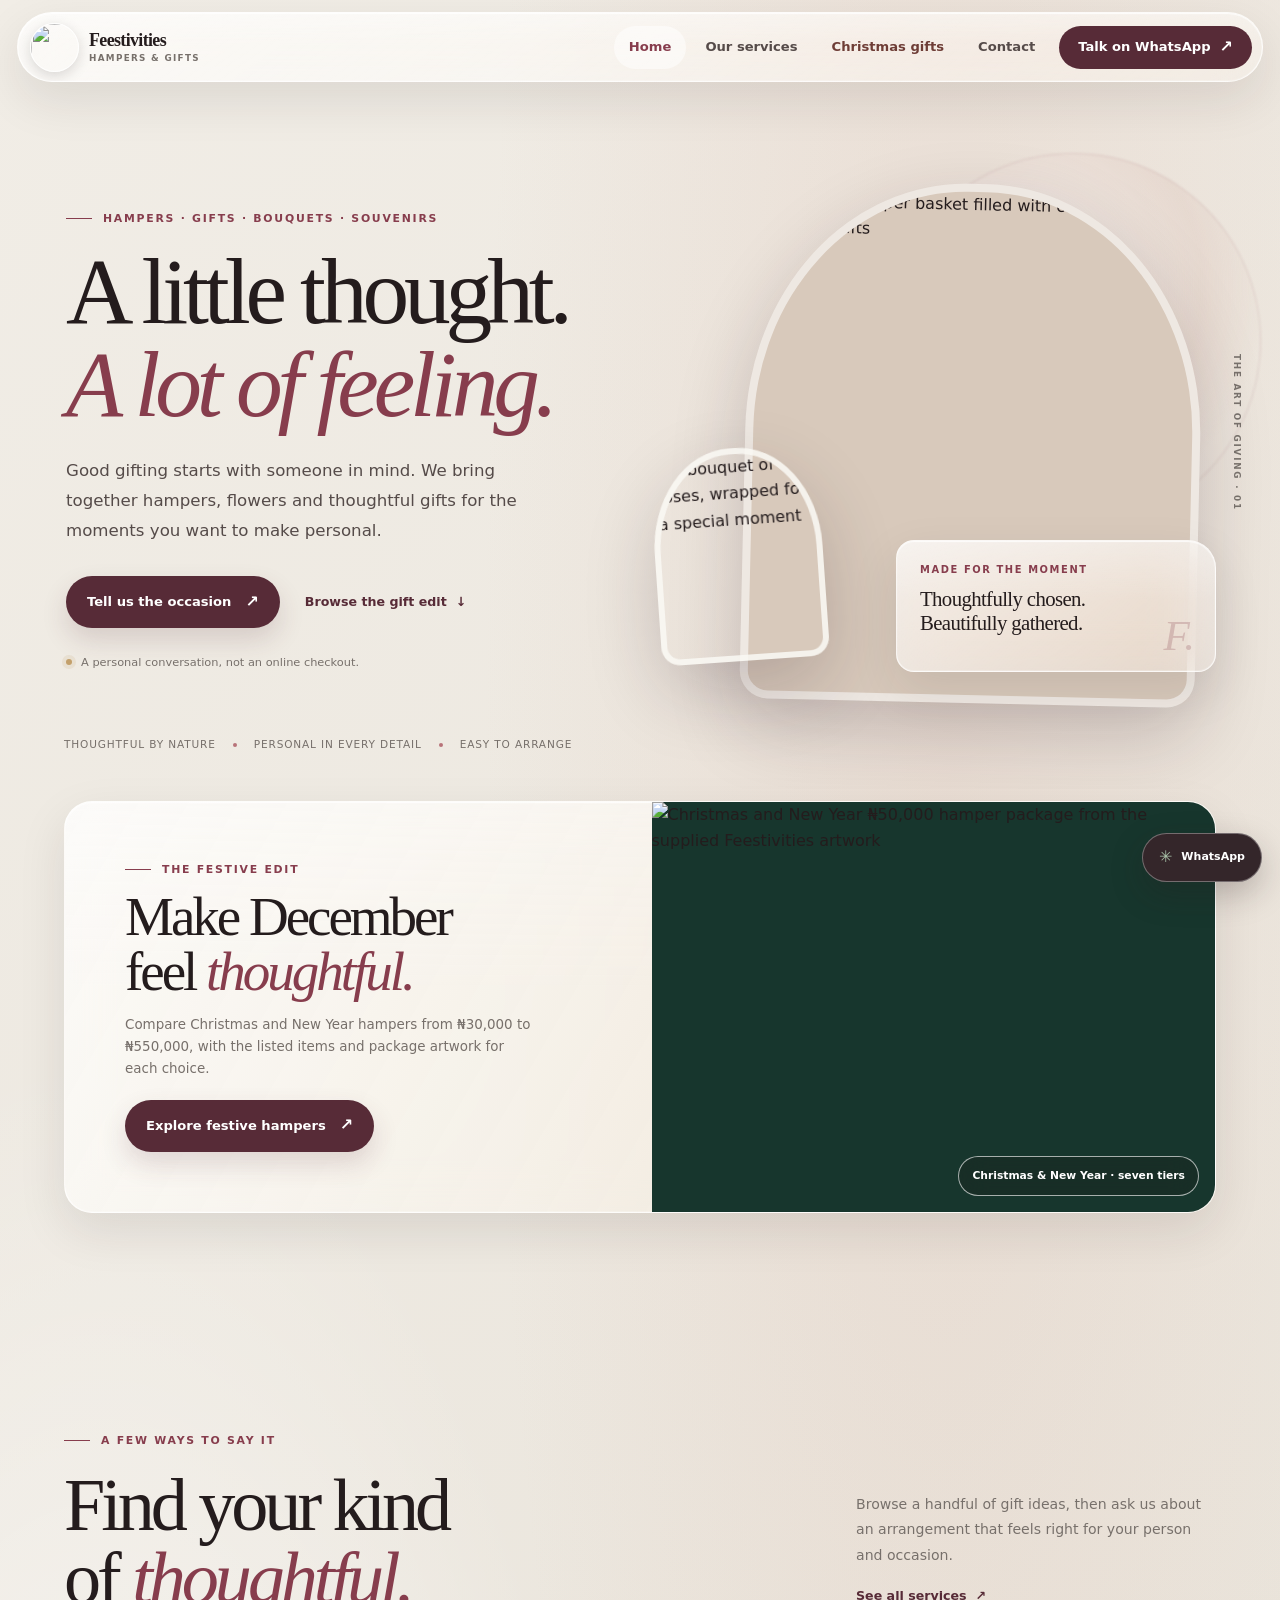
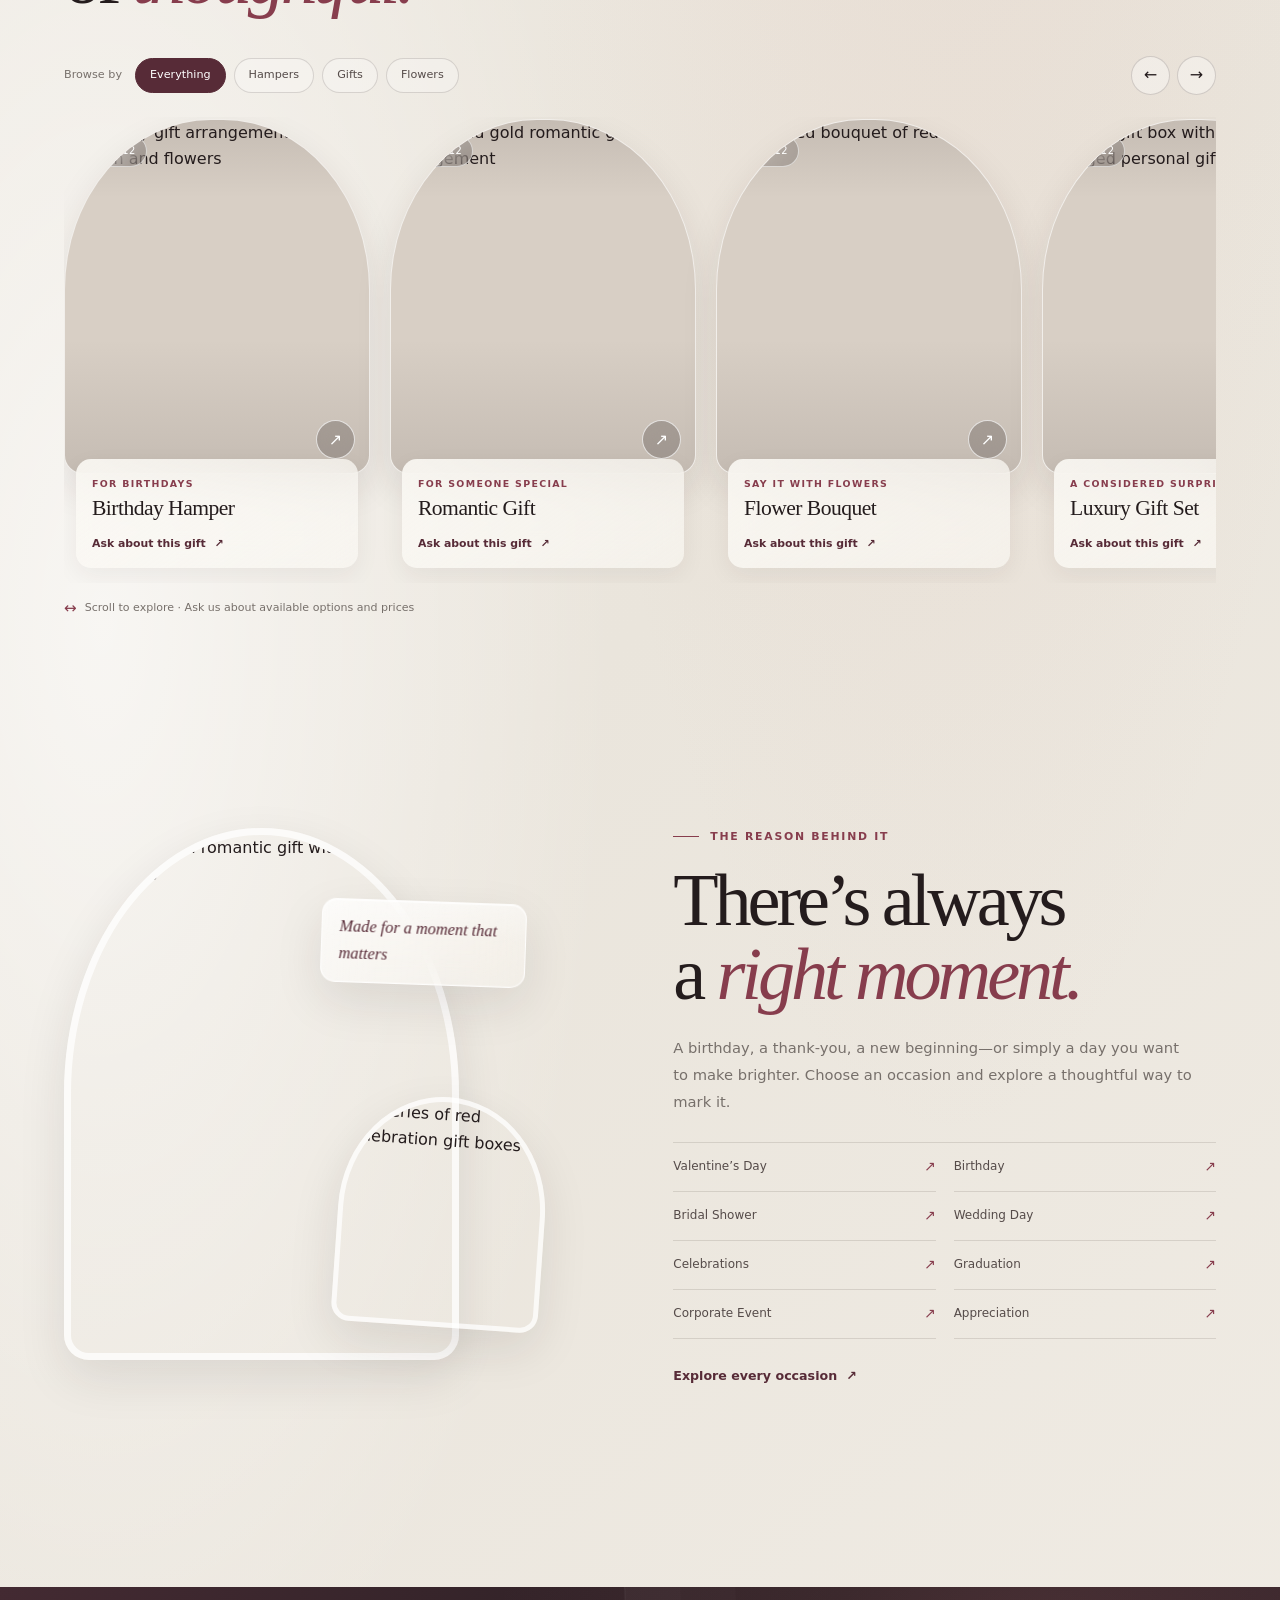
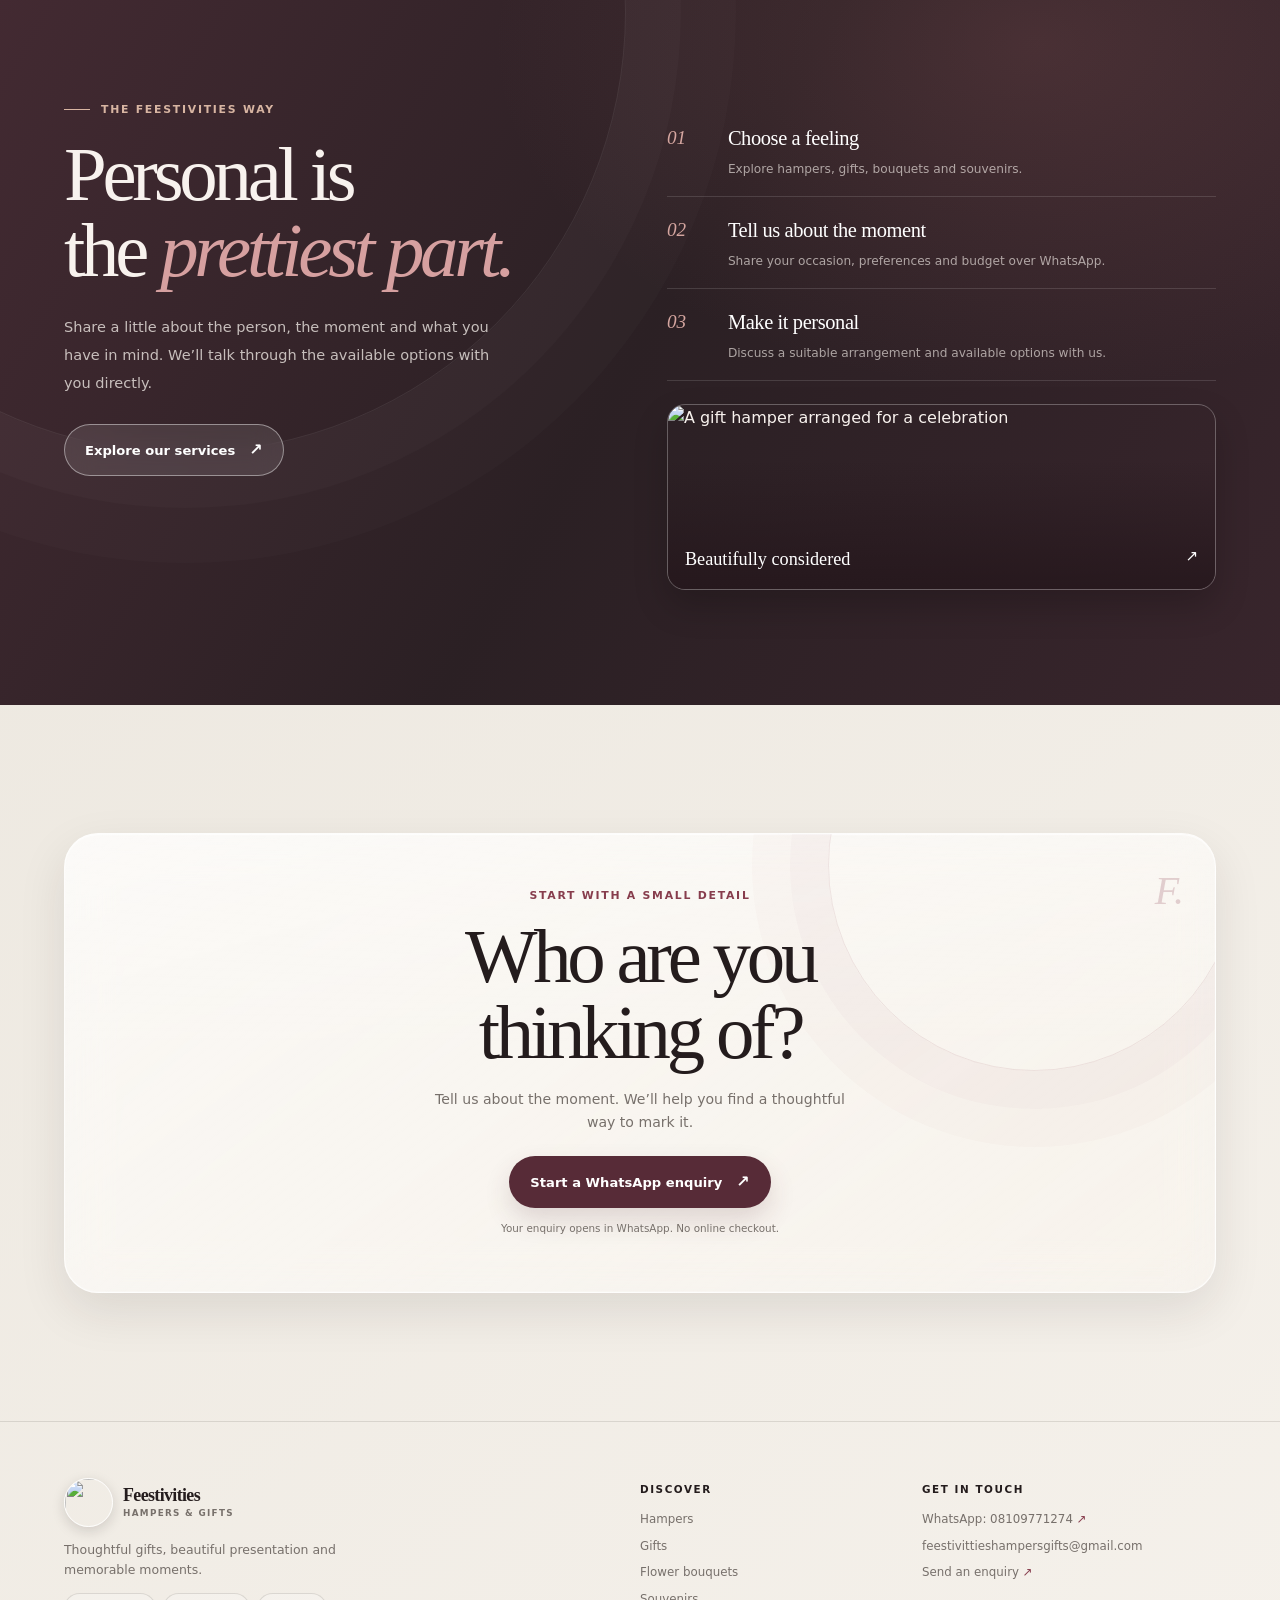
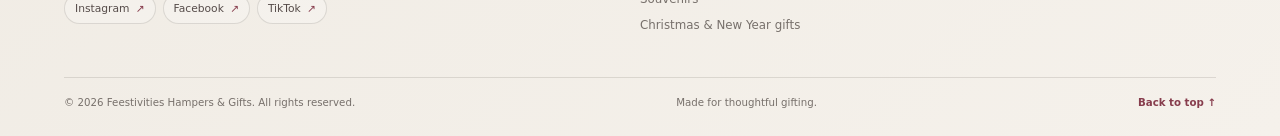
==== commit 2f39405a: "Add seasonal hamper selector and site operations" ====
--- a/index.html
+++ b/index.html
@@ -4,10 +4,25 @@
   <meta charset="utf-8">
   <meta name="viewport" content="width=device-width, initial-scale=1">
   <meta name="theme-color" content="#eee9e1">
-  <title>Feestivities Hampers & Gifts — A gift with feeling</title>
-  <meta name="description" content="Thoughtful hampers, gifts, bouquets and souvenirs for birthdays, celebrations and the moments worth remembering. Enquire directly on WhatsApp.">
+  <title>Hampers &amp; Gifts in Nigeria | Feestivities</title>
+  <meta name="description" content="Thoughtful hampers, flowers and gifts for birthdays, celebrations and the moments worth remembering. Browse Feestivities and enquire on WhatsApp.">
+  <meta name="keywords" content="gift hampers Nigeria, hampers, flowers, celebration gifts, Feestivities">
+  <meta name="referrer" content="strict-origin-when-cross-origin">
+  <meta property="og:type" content="website">
+  <meta property="og:site_name" content="Feestivities Hampers &amp; Gifts">
+  <meta property="og:title" content="Hampers &amp; Gifts in Nigeria | Feestivities">
+  <meta property="og:description" content="Thoughtful hampers, flowers and gifts for the moments worth remembering.">
+  <meta property="og:image" content="https://files.manuscdn.com/user_upload_by_module/session_file/310519664079366504/eACxbSmCUSmBWmVC.jpg">
+  <meta property="og:image:alt" content="A collection of thoughtful Feestivities hampers and gifts from the supplied product photos">
+  <meta property="og:image:type" content="image/jpeg">
+  <meta name="twitter:card" content="summary_large_image">
+  <meta name="twitter:title" content="Hampers &amp; Gifts in Nigeria | Feestivities">
+  <meta name="twitter:description" content="Thoughtful hampers, flowers and gifts for the moments worth remembering.">
+  <meta name="twitter:image" content="https://files.manuscdn.com/user_upload_by_module/session_file/310519664079366504/eACxbSmCUSmBWmVC.jpg">
+  <meta name="twitter:image:alt" content="A collection of thoughtful Feestivities hampers and gifts from the supplied product photos">
   <link rel="icon" href="/manus-storage/logo_28c76340.jpg">
   <link rel="stylesheet" href="css/style.css">
+  <link rel="stylesheet" href="css/christmas.css">
 </head>
 <body id="top" data-page="home">
   <div class="scroll-meter" aria-hidden="true"><span></span></div>
@@ -22,6 +37,7 @@
     <nav class="main-nav" id="primary-navigation" aria-label="Main navigation">
       <a class="nav-link is-active" href="index.html" aria-current="page">Home</a>
       <a class="nav-link" href="services.html">Our services</a>
+      <a class="nav-link holiday-link" href="christmas.html">Christmas gifts</a>
       <a class="nav-link" href="contact.html">Contact</a>
       <a class="nav-cta" href="https://wa.me/2348109771274?text=Hello%20Feestivities%20Hampers%20%26%20Gifts%2C%20I%20would%20like%20to%20ask%20about%20an%20order." target="_blank" rel="noopener noreferrer">Talk on WhatsApp <span aria-hidden="true">↗</span></a>
     </nav>
@@ -58,6 +74,23 @@
       </div>
       <div class="container hero-foot reveal">
         <span>Thoughtful by nature</span><span class="foot-divider"></span><span>Personal in every detail</span><span class="foot-divider"></span><span>Easy to arrange</span>
+      </div>
+    </section>
+
+    <section class="holiday-teaser section-wrap">
+      <div class="container">
+        <div class="holiday-teaser-panel glass-surface reveal">
+          <div class="holiday-teaser-copy">
+            <p class="eyebrow"><span class="eyebrow-line"></span> The festive edit</p>
+            <h2>Make December<br>feel <em>thoughtful.</em></h2>
+            <p>Compare Christmas and New Year hampers from ₦30,000 to ₦550,000, with the listed items and package artwork for each choice.</p>
+            <a class="button button-dark" href="christmas.html">Explore festive hampers <span aria-hidden="true">↗</span></a>
+          </div>
+          <a class="holiday-teaser-art" href="christmas.html" aria-label="See Christmas and New Year hamper packages">
+            <img src="/manus-storage/christmas-hamper-50k_7fb014f1.jpg" alt="Christmas and New Year ₦50,000 hamper package from the supplied Feestivities artwork" loading="lazy">
+            <span>Christmas &amp; New Year · seven tiers</span>
+          </a>
+        </div>
       </div>
     </section>
 
@@ -248,7 +281,7 @@
           <a href="https://www.tiktok.com/@feestivities_hamp?_r=1&amp;_t=ZS-99L8Qdt3c1w" target="_blank" rel="noopener noreferrer">TikTok <span>↗</span></a>
         </div>
       </div>
-      <div class="footer-link-group"><h2>Discover</h2><a href="services.html#hampers">Hampers</a><a href="services.html#gifts">Gifts</a><a href="services.html#flowers">Flower bouquets</a><a href="services.html#souvenirs">Souvenirs</a></div>
+      <div class="footer-link-group"><h2>Discover</h2><a href="services.html#hampers">Hampers</a><a href="services.html#gifts">Gifts</a><a href="services.html#flowers">Flower bouquets</a><a href="services.html#souvenirs">Souvenirs</a><a href="christmas.html">Christmas &amp; New Year gifts</a></div>
       <div class="footer-link-group"><h2>Get in touch</h2><a href="https://wa.me/2348109771274" target="_blank" rel="noopener noreferrer">WhatsApp: 08109771274 <span>↗</span></a><a href="mailto:feestivittieshampersgifts@gmail.com">feestivittieshampersgifts@gmail.com</a><a href="contact.html">Send an enquiry <span>↗</span></a></div>
     </div>
     <div class="container footer-bottom"><span>© 2026 Feestivities Hampers &amp; Gifts. All rights reserved.</span><span>Made for thoughtful gifting.</span><a href="#top" class="back-top">Back to top ↑</a></div>
--- a/css/christmas.css
+++ b/css/christmas.css
@@ -0,0 +1,171 @@
+/* Seasonal edit: warm paper, bottle green, restrained brass and the existing berry brand accent. */
+:root { --holiday-green: #17362d; --holiday-green-deep: #102820; --holiday-gold: #c6a063; --holiday-cream: #f7f1e5; }
+
+.holiday-link { color: #6e3d36 !important; }
+.holiday-teaser { padding: 12px 0 clamp(45px, 7vw, 80px); }
+.holiday-teaser-panel { display: grid; grid-template-columns: 1.02fr .98fr; align-items: stretch; min-height: 310px; overflow: hidden; border-radius: 28px; background: linear-gradient(120deg, rgba(255,255,255,.75), rgba(239,230,214,.64)); }
+.holiday-teaser-copy { display: flex; flex-direction: column; align-items: flex-start; justify-content: center; padding: clamp(27px, 5vw, 60px); }
+.holiday-teaser-copy .eyebrow { margin-bottom: 13px; }
+.holiday-teaser-copy h2 { margin-bottom: 15px; font-size: clamp(2.4rem, 4.3vw, 4rem); }
+.holiday-teaser-copy > p:not(.eyebrow) { max-width: 410px; margin-bottom: 19px; color: var(--muted); font-size: .84rem; }
+.holiday-teaser-art { position: relative; display: block; min-height: 280px; overflow: hidden; background: var(--holiday-green); }
+.holiday-teaser-art img { width: 100%; height: 100%; min-height: 280px; object-fit: cover; transition: transform .6s; }
+.holiday-teaser-art:hover img { transform: scale(1.035); }
+.holiday-teaser-art span { position: absolute; right: 16px; bottom: 16px; padding: 10px 13px; border: 1px solid rgba(255,255,255,.62); border-radius: 999px; color: #fff; background: rgba(27,38,32,.48); -webkit-backdrop-filter: blur(14px); backdrop-filter: blur(14px); font-size: .67rem; font-weight: 700; }
+
+.holiday-hero { position: relative; isolation: isolate; overflow: hidden; padding: clamp(55px, 8vw, 100px) 0 23px; color: #f7f3eb; background: radial-gradient(ellipse at 82% 20%, rgba(194,151,83,.18), transparent 31rem), radial-gradient(ellipse at 9% 89%, rgba(83,117,83,.18), transparent 34rem), linear-gradient(127deg, #1c3d32 0%, #17332b 48%, #10271f 100%); }
+.holiday-hero::before { position: absolute; z-index: -1; top: -310px; right: -140px; width: min(70vw, 810px); aspect-ratio: 1; border: 1px solid rgba(237,216,168,.12); border-radius: 50%; content: ""; box-shadow: 0 0 0 38px rgba(255,255,255,.018), 0 0 0 78px rgba(255,255,255,.013), 0 0 0 132px rgba(255,255,255,.01); }
+.holiday-hero-layout { display: grid; grid-template-columns: minmax(0, .92fr) minmax(0, 1.08fr); align-items: center; gap: clamp(40px, 7vw, 96px); }
+.holiday-hero-copy { position: relative; z-index: 2; max-width: 600px; }
+.holiday-eyebrow { color: #d7bd87; }
+.holiday-hero h1 { margin-bottom: 23px; font-size: clamp(3.6rem, 7.5vw, 7.1rem); }
+.holiday-hero h1 em { color: #e0c18a; }
+.holiday-hero-lead { max-width: 520px; margin-bottom: 0; color: rgba(250,247,240,.78); font-size: clamp(.97rem, 1.26vw, 1.1rem); line-height: 1.82; }
+.holiday-actions { gap: 11px; }
+.button-gold { color: #172a23; background: #d8b978; box-shadow: 0 12px 28px rgba(0,0,0,.17); }
+.button-gold:hover { background: #e4c990; }
+.holiday-hero .button-glass { color: #fbf7ee; border-color: rgba(255,255,255,.3); background: rgba(255,255,255,.075); }
+.holiday-hero .button-glass:hover { background: rgba(255,255,255,.14); }
+.holiday-assurance { display: flex; align-items: flex-start; gap: 9px; max-width: 490px; margin: 22px 0 0; color: rgba(250,247,240,.68); font-size: .72rem; line-height: 1.55; }
+.holiday-assurance span { color: #d9bb7f; }
+.holiday-hero-art { position: relative; width: 100%; margin: 0; padding: 10px; overflow: hidden; border: 1px solid rgba(255,255,255,.42); border-radius: 26px; background: linear-gradient(145deg, rgba(255,255,255,.27), rgba(255,255,255,.06)); box-shadow: 0 30px 68px rgba(0,0,0,.28), inset 0 1px rgba(255,255,255,.3); -webkit-backdrop-filter: blur(13px); backdrop-filter: blur(13px); transform: rotate(.4deg); }
+.holiday-hero-art > img { width: 100%; aspect-ratio: 16/9; border-radius: 17px; object-fit: cover; }
+.holiday-art-note { position: absolute; right: 22px; bottom: 21px; display: grid; gap: 3px; min-width: 180px; padding: 13px 16px; border-radius: 15px; color: var(--ink); }
+.holiday-art-note span { color: var(--berry); font-size: .58rem; font-weight: 750; letter-spacing: .14em; text-transform: uppercase; }
+.holiday-art-note strong { font-family: var(--serif); font-size: 1.14rem; font-weight: 500; }
+.holiday-ribbon { display: flex; align-items: center; gap: 14px; margin-top: 29px; color: rgba(247,243,235,.58); font-size: .61rem; letter-spacing: .12em; text-transform: uppercase; }
+.holiday-ribbon i { width: 4px; height: 4px; border-radius: 50%; background: #d2af6c; }
+
+.holiday-explorer { padding: clamp(75px, 10vw, 135px) 0 clamp(72px, 9vw, 112px); }
+.holiday-section-heading { display: flex; align-items: end; justify-content: space-between; gap: 35px; margin-bottom: 31px; }
+.holiday-section-heading h2 { font-size: clamp(3.1rem, 5.7vw, 5rem); }
+.holiday-section-heading > p { max-width: 430px; margin: 0 0 8px; color: var(--muted); font-size: .87rem; line-height: 1.78; }
+.holiday-picker { padding: clamp(18px, 3.3vw, 38px); border-radius: 27px; }
+.holiday-picker-top { display: flex; align-items: end; justify-content: space-between; gap: 18px; padding-bottom: 22px; border-bottom: 1px solid var(--line); }
+.holiday-select-wrap { display: grid; gap: 8px; width: min(100%, 440px); }
+.holiday-select-wrap label { color: var(--ink-soft); font-size: .74rem; font-weight: 700; }
+.holiday-select-wrap select { width: 100%; min-height: 52px; padding: 0 43px 0 15px; border: 1px solid rgba(45,32,30,.17); border-radius: 12px; color: var(--ink); background: rgba(255,255,255,.62); font-size: .82rem; }
+.holiday-select-wrap select:focus-visible { outline: 3px solid rgba(135,61,77,.36); outline-offset: 2px; }
+.holiday-price-range { display: flex; flex-wrap: wrap; align-items: baseline; justify-content: end; gap: 4px 9px; margin: 0 0 7px; color: var(--muted); font-size: .62rem; }
+.holiday-price-range strong { color: var(--berry-dark); font-family: var(--serif); font-size: 1.16rem; font-weight: 500; }
+.holiday-price-strip { display: grid; grid-template-columns: repeat(7, minmax(0, 1fr)); gap: 10px; padding: 20px 0 25px; border-bottom: 1px solid var(--line); }
+.holiday-price-card { display: flex; flex-direction: column; align-items: stretch; gap: 8px; min-width: 0; padding: 7px; border: 1px solid rgba(45,32,30,.12); border-radius: 12px; color: var(--ink-soft); background: rgba(255,255,255,.24); cursor: pointer; text-align: left; transition: transform .2s ease, border .2s ease, background .2s ease, box-shadow .2s ease; }
+.holiday-price-card:hover { transform: translateY(-3px); border-color: rgba(23,54,45,.42); }
+.holiday-price-card.is-selected { border-color: var(--holiday-green); background: rgba(255,255,255,.66); box-shadow: 0 0 0 2px rgba(23,54,45,.12); }
+.holiday-price-card img { width: 100%; height: clamp(44px, 6.4vw, 80px); border-radius: 7px; background: #ede5d5; object-fit: cover; object-position: center; }
+.holiday-price-card span { font-size: clamp(.56rem, .84vw, .74rem); font-weight: 750; line-height: 1.25; text-align: center; }
+.selected-hamper-layout { display: grid; grid-template-columns: minmax(260px, .82fr) minmax(0, 1.18fr); align-items: start; gap: clamp(27px, 5vw, 65px); padding-top: clamp(25px, 4vw, 45px); }
+.package-art { position: sticky; top: 100px; display: grid; justify-items: center; gap: 10px; min-width: 0; margin: 0; }
+.package-image-button { position: relative; display: block; width: 100%; padding: 8px; overflow: hidden; border: 1px solid rgba(255,255,255,.87); border-radius: 18px; background: linear-gradient(145deg, #fff, #e9e1d5); box-shadow: 0 18px 42px rgba(40,30,25,.12), inset 0 1px rgba(255,255,255,.9); cursor: zoom-in; }
+.package-image-button > img { display: block; width: 100%; max-height: 460px; aspect-ratio: 1.47; border-radius: 12px; background: #e4ddcf; object-fit: cover; object-position: center; transition: transform .4s ease; }
+.package-image-button:hover > img { transform: scale(1.025); }
+.package-art.is-premium .package-image-button > img { aspect-ratio: 16/9; }
+.package-image-zoom { position: absolute; right: 15px; bottom: 15px; display: inline-flex; align-items: center; gap: 8px; padding: 9px 12px; border: 1px solid rgba(255,255,255,.72); border-radius: 999px; color: #fff; background: rgba(17,38,29,.74); box-shadow: 0 4px 15px rgba(0,0,0,.15); -webkit-backdrop-filter: blur(12px); backdrop-filter: blur(12px); font-size: .63rem; font-weight: 700; }
+.package-image-zoom b { font-size: .88rem; font-weight: 400; }
+.premium-package-focus { position: absolute; z-index: 2; top: 27.3%; width: 7.8%; height: 60%; border: 2px solid #efd18d; border-radius: 5px; background: rgba(239,209,141,.1); box-shadow: 0 0 0 9999px rgba(10,16,12,.12), 0 0 16px rgba(220,182,105,.6); pointer-events: none; transition: left .3s ease; }
+.premium-package-focus[data-column="0"] { left: 72.3%; }
+.premium-package-focus[data-column="1"] { left: 79.8%; }
+.premium-package-focus[data-column="2"] { left: 87.3%; }
+.package-art figcaption { color: var(--muted); font-size: .65rem; text-align: center; }
+.package-details { min-width: 0; padding: 7px 4px 4px; }
+.package-details > .eyebrow { margin-bottom: 12px; }
+.package-details > h3 { margin: 0 0 9px; color: var(--ink); font-family: var(--serif); font-size: clamp(2rem, 3.4vw, 3.25rem); font-weight: 500; letter-spacing: -.04em; line-height: 1.05; }
+.package-help { margin: 0 0 14px; color: var(--muted); font-size: .78rem; }
+.package-list { padding: 17px 17px 12px; border: 1px solid rgba(45,32,30,.12); border-radius: 16px; background: rgba(255,255,255,.29); }
+.package-list h4 { margin: 0 0 11px; color: var(--holiday-green); font-family: var(--serif); font-size: 1.17rem; font-weight: 500; }
+.package-list ul { display: grid; grid-template-columns: 1fr 1fr; gap: 8px 20px; margin: 0; padding: 0; list-style: none; }
+.package-list li { position: relative; padding-left: 15px; color: var(--ink-soft); font-size: .74rem; line-height: 1.48; }
+.package-list li::before { position: absolute; top: .54em; left: 0; width: 6px; height: 6px; border-radius: 50%; background: #af8950; content: ""; }
+.package-source-note { margin: 11px 0 0; padding: 10px 12px; border-left: 2px solid var(--holiday-gold); color: var(--muted); background: rgba(224,210,184,.22); font-size: .67rem; line-height: 1.55; }
+.package-order { margin-top: 17px; }
+.package-no-checkout { margin: 8px 0 0; color: var(--muted); font-size: .63rem; line-height: 1.55; }
+.holiday-print-note { display: flex; align-items: flex-start; gap: 10px; max-width: 910px; margin: 20px 0 0; color: var(--muted); font-size: .68rem; line-height: 1.7; }
+.holiday-print-note > span { display: grid; width: 20px; height: 20px; flex: 0 0 auto; place-items: center; border: 1px solid rgba(135,61,77,.25); border-radius: 50%; color: var(--berry); font-family: var(--serif); font-size: .76rem; }
+
+.holiday-how { position: relative; overflow: hidden; padding: clamp(68px, 9vw, 110px) 0; color: #f7f3eb; background: radial-gradient(ellipse at 81% 10%, rgba(192,151,82,.12), transparent 32rem), linear-gradient(125deg, #17362d, #10271f); }
+.holiday-how-layout { display: grid; grid-template-columns: minmax(0, 1fr) minmax(0, .9fr); align-items: start; gap: clamp(50px, 12vw, 150px); }
+.holiday-how-copy h2 { margin-bottom: 20px; font-size: clamp(3rem, 5.5vw, 5.1rem); }
+.holiday-how-copy h2 em { color: #dcc18e; }
+.holiday-how-copy > p:not(.eyebrow) { max-width: 450px; margin-bottom: 24px; color: rgba(247,243,235,.72); font-size: .86rem; line-height: 1.84; }
+.holiday-how-steps { display: grid; padding-top: 13px; }
+.holiday-step { display: grid; grid-template-columns: 43px 1fr; gap: 14px; padding: 17px 0; border-bottom: 1px solid rgba(255,255,255,.16); }
+.holiday-step > span { color: #dfc488; font-family: var(--serif); font-size: 1.1rem; font-style: italic; }
+.holiday-step strong { display: block; margin: 0 0 4px; color: #fff; font-family: var(--serif); font-size: 1.22rem; font-weight: 500; }
+.holiday-step p { margin: 0; color: rgba(247,243,235,.62); font-size: .73rem; }
+
+.package-image-dialog { width: min(1120px, calc(100% - 28px)); max-width: 1120px; max-height: calc(100% - 28px); padding: 0; overflow: visible; border: 1px solid rgba(255,255,255,.5); border-radius: 16px; color: #fff; background: #14251e; box-shadow: 0 30px 100px rgba(0,0,0,.5); }
+.package-image-dialog::backdrop { background: rgba(11,17,14,.78); -webkit-backdrop-filter: blur(7px); backdrop-filter: blur(7px); }
+.package-image-dialog-inner { position: relative; display: grid; justify-items: center; max-height: calc(100vh - 28px); padding: 16px; }
+.package-image-dialog-inner img { max-width: 100%; max-height: calc(100vh - 89px); object-fit: contain; }
+.package-image-dialog-inner p { margin: 10px 0 0; color: rgba(255,255,255,.73); font-size: .7rem; text-align: center; }
+.package-image-close { position: absolute; z-index: 2; top: 22px; right: 22px; display: grid; width: 42px; height: 42px; place-items: center; border: 1px solid rgba(255,255,255,.65); border-radius: 50%; color: #fff; background: rgba(13,28,22,.78); cursor: pointer; font-size: 1.55rem; line-height: 1; }
+
+@media (max-width: 980px) {
+  .holiday-hero-layout { gap: 35px; }
+  .holiday-price-strip { grid-template-columns: repeat(4, minmax(0, 1fr)); }
+  .holiday-price-card:nth-child(n+5) { min-height: 126px; }
+  .holiday-price-card img { height: clamp(56px, 9vw, 88px); }
+}
+@media (max-width: 760px) {
+  .holiday-teaser-panel { grid-template-columns: 1fr; }
+  .holiday-teaser-art { min-height: 245px; }
+  .holiday-teaser-art img { min-height: 245px; }
+  .holiday-hero { padding-top: 51px; }
+  .holiday-hero-layout { grid-template-columns: 1fr; gap: 30px; }
+  .holiday-hero-copy { max-width: 660px; }
+  .holiday-hero h1 { font-size: clamp(3.6rem, 12vw, 5.8rem); }
+  .holiday-hero-art { width: min(100%, 680px); margin-inline: auto; }
+  .holiday-ribbon { flex-wrap: wrap; }
+  .holiday-section-heading { align-items: flex-start; flex-direction: column; gap: 13px; }
+  .holiday-section-heading > p { max-width: 610px; }
+  .holiday-picker-top { align-items: flex-start; flex-direction: column; }
+  .holiday-price-range { justify-content: flex-start; }
+  .holiday-price-strip { grid-template-columns: repeat(4, minmax(112px, 1fr)); overflow-x: auto; scrollbar-width: thin; }
+  .holiday-price-card { min-height: 112px; }
+  .holiday-price-card img { height: 68px; }
+  .holiday-price-card span { font-size: .69rem; }
+  .selected-hamper-layout { grid-template-columns: 1fr; gap: 24px; }
+  .package-art { position: relative; top: auto; width: min(100%, 610px); margin-inline: auto; }
+  .package-image-button > img { max-height: 420px; }
+  .premium-package-focus { top: 27.3%; height: 60%; }
+  .holiday-how-layout { grid-template-columns: 1fr; gap: 30px; }
+  .holiday-how-copy { max-width: 630px; }
+}
+@media (max-width: 520px) {
+  .holiday-teaser { padding: 8px 0 52px; }
+  .holiday-teaser-panel { border-radius: 22px; }
+  .holiday-teaser-copy { padding: 25px 20px; }
+  .holiday-teaser-copy h2 { font-size: clamp(2.35rem, 11vw, 3.2rem); }
+  .holiday-teaser-art, .holiday-teaser-art img { min-height: 215px; }
+  .holiday-hero { padding-top: 43px; }
+  .holiday-hero h1 { font-size: clamp(3.05rem, 13vw, 4.4rem); }
+  .holiday-hero-lead { font-size: .92rem; }
+  .holiday-actions { align-items: flex-start; flex-direction: column; }
+  .holiday-hero-art { padding: 6px; border-radius: 19px; }
+  .holiday-hero-art > img { border-radius: 12px; }
+  .holiday-art-note { right: 13px; bottom: 13px; min-width: 152px; padding: 10px 12px; }
+  .holiday-art-note strong { font-size: .98rem; }
+  .holiday-ribbon { gap: 9px; font-size: .51rem; letter-spacing: .08em; }
+  .holiday-explorer { padding-top: 68px; }
+  .holiday-picker { margin-inline: -2px; padding: 17px 13px; border-radius: 21px; }
+  .holiday-price-strip { grid-template-columns: repeat(7, 112px); margin-right: -13px; padding-right: 13px; }
+  .holiday-price-card { min-height: 112px; }
+  .holiday-price-card img { height: 66px; }
+  .holiday-select-wrap select { min-height: 50px; font-size: .74rem; }
+  .package-image-button { padding: 5px; border-radius: 14px; }
+  .package-image-button > img { aspect-ratio: 1.34; border-radius: 10px; }
+  .package-art.is-premium .package-image-button > img { aspect-ratio: 16/9; }
+  .package-image-zoom { right: 10px; bottom: 10px; padding: 8px 10px; font-size: .58rem; }
+  .package-details > h3 { font-size: 2.2rem; }
+  .package-list { padding: 14px 13px 11px; }
+  .package-list ul { grid-template-columns: 1fr; gap: 8px; }
+  .package-list li { font-size: .72rem; }
+  .holiday-print-note { font-size: .64rem; }
+  .holiday-how { padding-block: 62px; }
+  .holiday-how-copy h2 { font-size: clamp(2.9rem, 11.5vw, 4rem); }
+  .package-image-dialog-inner { padding: 10px; }
+  .package-image-close { top: 15px; right: 15px; width: 38px; height: 38px; }
+}
+@media (prefers-reduced-motion: reduce) {
+  .holiday-teaser-art img, .holiday-price-card, .package-image-button > img, .premium-package-focus { transition: none; }
+}
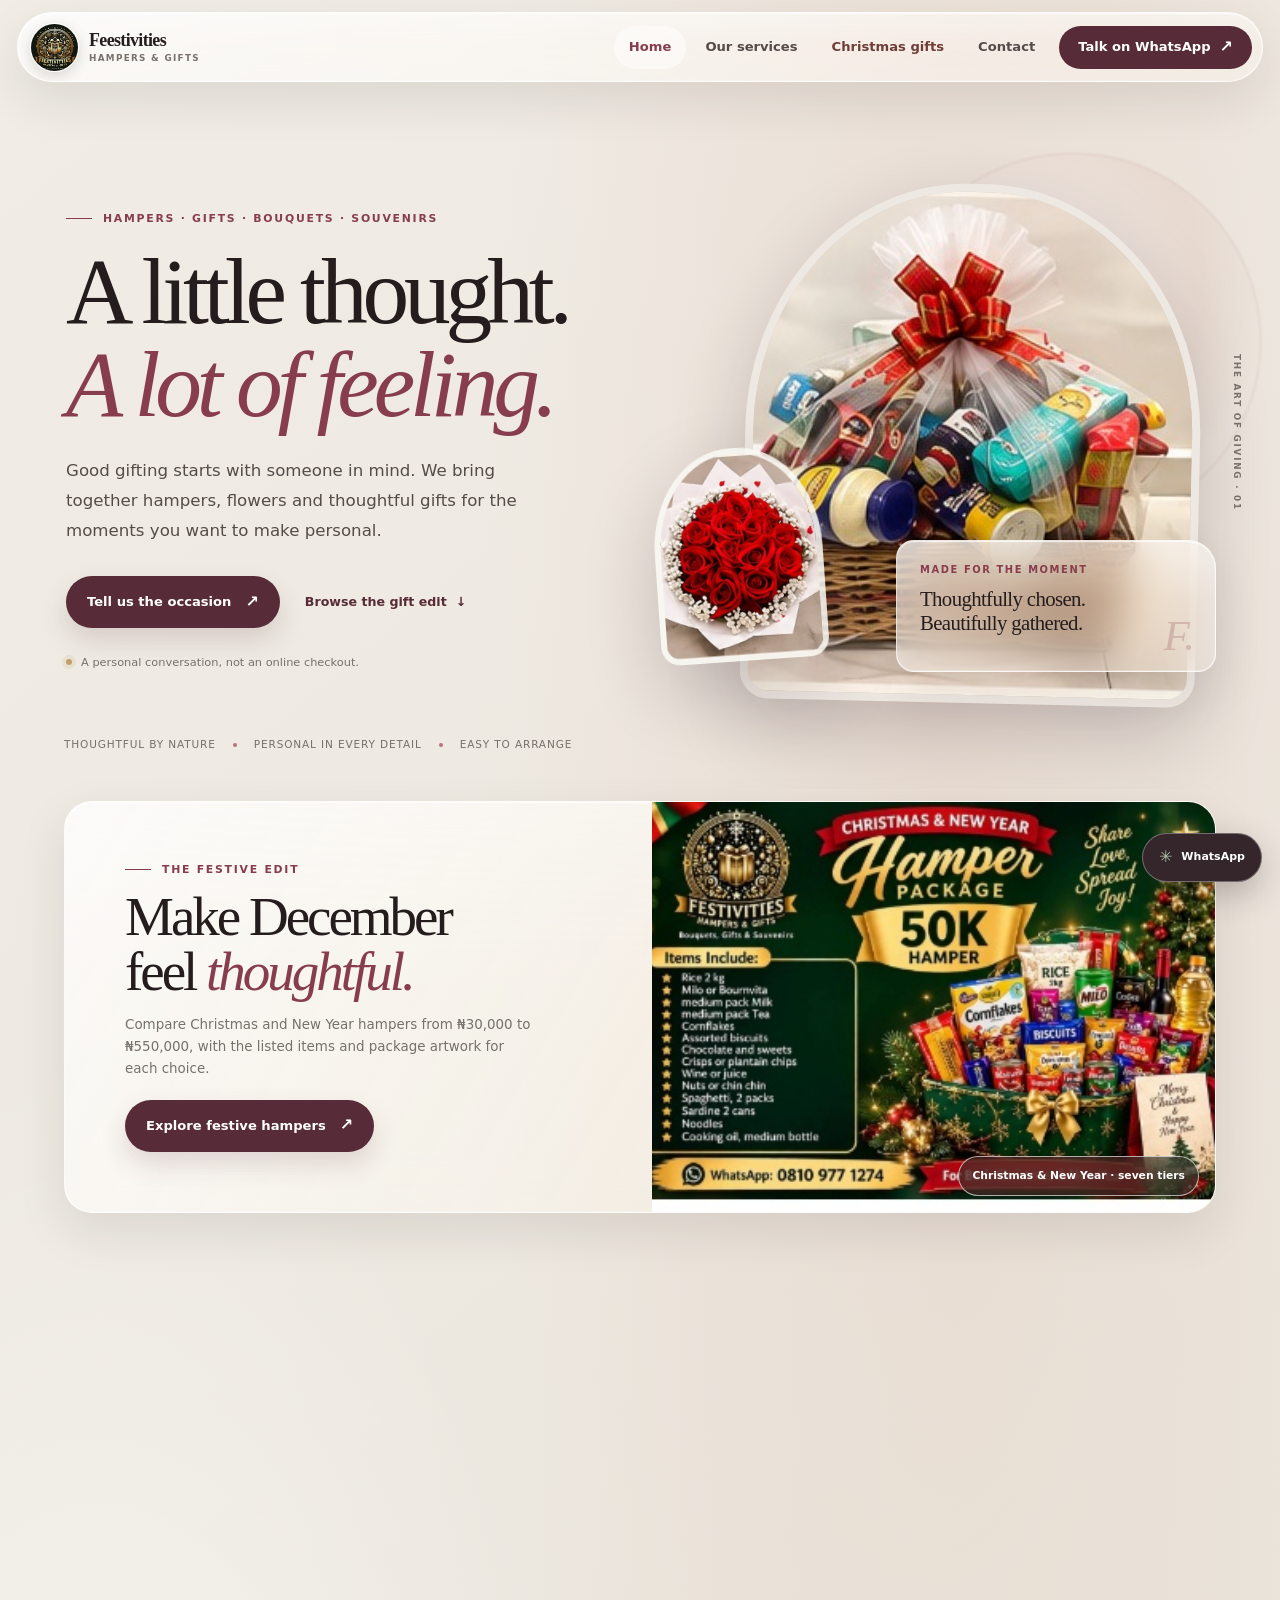
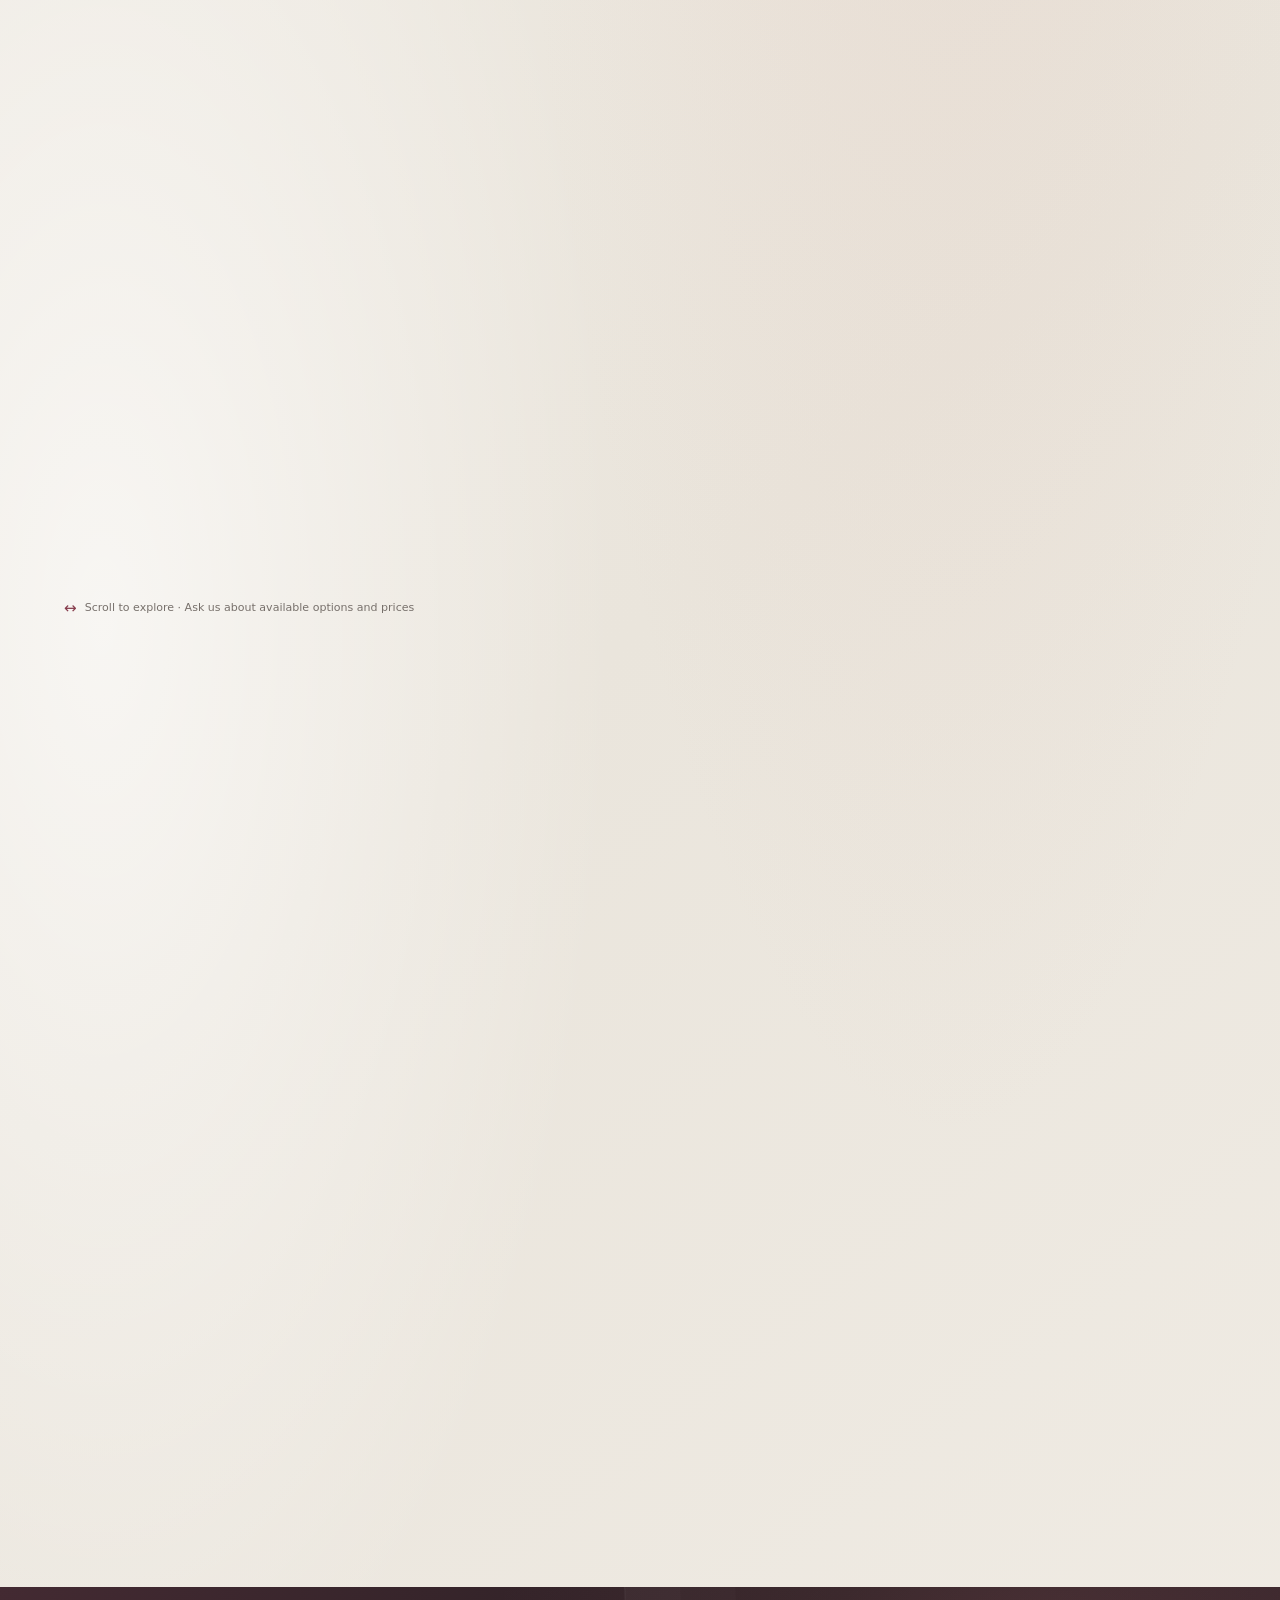
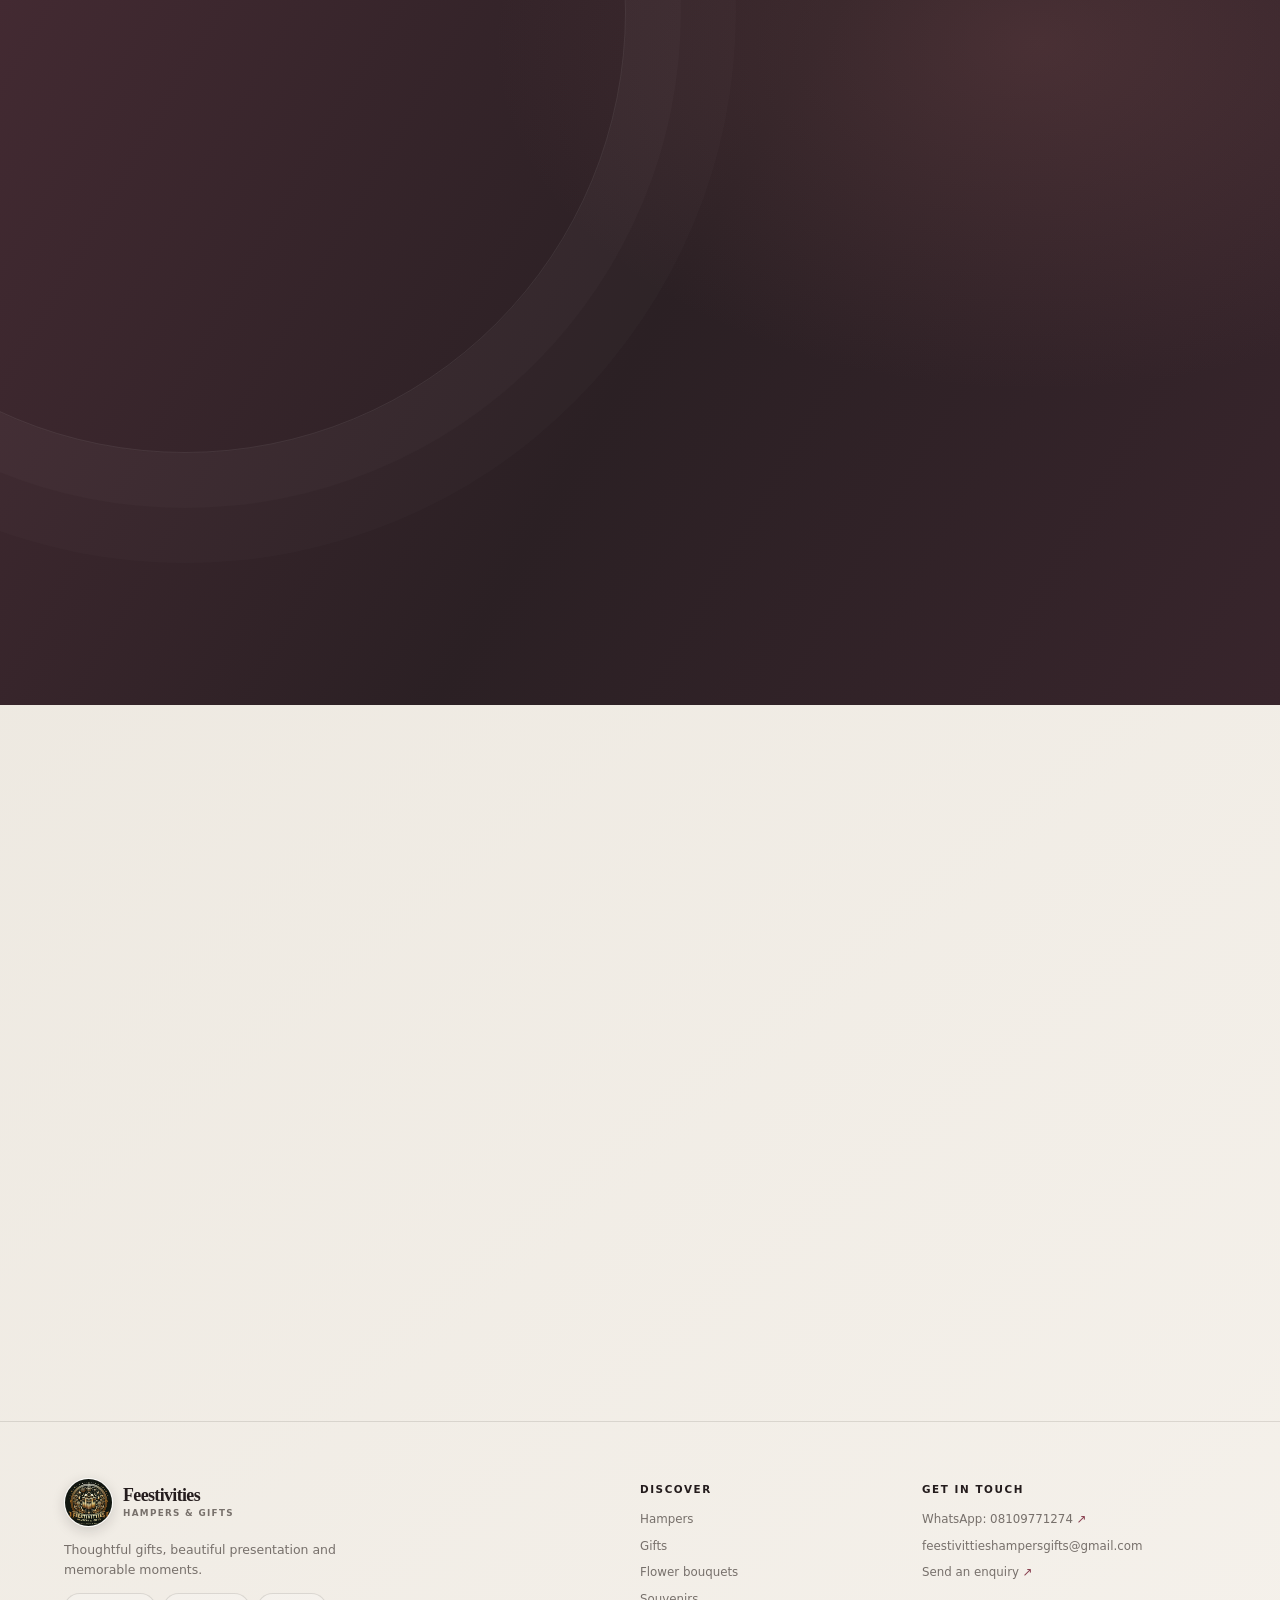
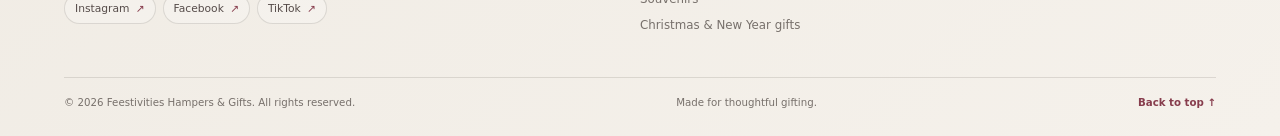
==== commit d0a8baae: "Prepare static GitHub Pages deployment" ====
--- a/index.html
+++ b/index.html
@@ -6,10 +6,13 @@
   <meta name="theme-color" content="#eee9e1">
   <title>Hampers &amp; Gifts in Nigeria | Feestivities</title>
   <meta name="description" content="Thoughtful hampers, flowers and gifts for birthdays, celebrations and the moments worth remembering. Browse Feestivities and enquire on WhatsApp.">
+  <link rel="canonical" href="https://feestivittieshampersgifts.github.io/com/">
   <meta name="keywords" content="gift hampers Nigeria, hampers, flowers, celebration gifts, Feestivities">
   <meta name="referrer" content="strict-origin-when-cross-origin">
+  <meta http-equiv="Content-Security-Policy" content="default-src 'self'; base-uri 'self'; object-src 'none'; form-action 'self'; script-src 'self'; style-src 'self'; img-src 'self' data:; font-src 'self' data:; connect-src 'self'; upgrade-insecure-requests">
   <meta property="og:type" content="website">
   <meta property="og:site_name" content="Feestivities Hampers &amp; Gifts">
+  <meta property="og:url" content="https://feestivittieshampersgifts.github.io/com/">
   <meta property="og:title" content="Hampers &amp; Gifts in Nigeria | Feestivities">
   <meta property="og:description" content="Thoughtful hampers, flowers and gifts for the moments worth remembering.">
   <meta property="og:image" content="https://files.manuscdn.com/user_upload_by_module/session_file/310519664079366504/eACxbSmCUSmBWmVC.jpg">
@@ -20,7 +23,7 @@
   <meta name="twitter:description" content="Thoughtful hampers, flowers and gifts for the moments worth remembering.">
   <meta name="twitter:image" content="https://files.manuscdn.com/user_upload_by_module/session_file/310519664079366504/eACxbSmCUSmBWmVC.jpg">
   <meta name="twitter:image:alt" content="A collection of thoughtful Feestivities hampers and gifts from the supplied product photos">
-  <link rel="icon" href="/manus-storage/logo_28c76340.jpg">
+  <link rel="icon" href="assets/images/logo.jpg">
   <link rel="stylesheet" href="css/style.css">
   <link rel="stylesheet" href="css/christmas.css">
 </head>
@@ -28,7 +31,7 @@
   <div class="scroll-meter" aria-hidden="true"><span></span></div>
   <header class="site-header glass-surface">
     <a class="brand" href="index.html" aria-label="Feestivities Hampers & Gifts home">
-      <img src="/manus-storage/logo_28c76340.jpg" alt="">
+      <img src="assets/images/logo.jpg" alt="">
       <span class="brand-name">Feestivities<small>Hampers &amp; Gifts</small></span>
     </a>
     <button class="menu-toggle" type="button" aria-label="Open navigation" aria-expanded="false" aria-controls="primary-navigation">
@@ -58,7 +61,7 @@
         </div>
         <div class="hero-stage reveal" data-parallax-stage>
           <div class="hero-image hero-image-main">
-            <img src="/manus-storage/hamper-basket_260d82f0.jpg" alt="A woven hamper basket filled with carefully arranged gifts" fetchpriority="high">
+            <img src="assets/images/hamper-basket.jpg" alt="A woven hamper basket filled with carefully arranged gifts" fetchpriority="high">
           </div>
           <div class="hero-glass-note glass-surface">
             <span class="note-overline">Made for the moment</span>
@@ -66,7 +69,7 @@
             <span class="note-mark" aria-hidden="true">F.</span>
           </div>
           <div class="hero-image hero-image-detail">
-            <img src="/manus-storage/flower-bouquet-red_5bea2074.jpg" alt="A bouquet of red roses, wrapped for a special moment" loading="lazy">
+            <img src="assets/images/flower-bouquet-red.jpg" alt="A bouquet of red roses, wrapped for a special moment" loading="lazy">
           </div>
           <span class="hero-side-caption" aria-hidden="true">THE ART OF GIVING · 01</span>
           <div class="hero-orb" aria-hidden="true"></div>
@@ -87,7 +90,7 @@
             <a class="button button-dark" href="christmas.html">Explore festive hampers <span aria-hidden="true">↗</span></a>
           </div>
           <a class="holiday-teaser-art" href="christmas.html" aria-label="See Christmas and New Year hamper packages">
-            <img src="/manus-storage/christmas-hamper-50k_7fb014f1.jpg" alt="Christmas and New Year ₦50,000 hamper package from the supplied Feestivities artwork" loading="lazy">
+            <img src="assets/holiday/christmas-hamper-50k.jpg" alt="Christmas and New Year ₦50,000 hamper package from the supplied Feestivities artwork" loading="lazy">
             <span>Christmas &amp; New Year · seven tiers</span>
           </a>
         </div>
@@ -120,84 +123,84 @@
         <div class="product-rail" id="gift-rail" aria-label="Gift ideas">
           <article class="product-slide reveal" data-category="hampers">
             <a class="product-photo" href="contact.html#enquiry" aria-label="Ask about Birthday Hamper">
-              <img src="/manus-storage/birthday-gift_8e4f44bd.jpg" alt="Birthday gift arrangement with a balloon and flowers" loading="lazy">
+              <img src="assets/images/birthday-gift.jpg" alt="Birthday gift arrangement with a balloon and flowers" loading="lazy">
               <span class="photo-index">01 <i>/</i> 12</span><span class="photo-arrow" aria-hidden="true">↗</span>
             </a>
             <div class="product-caption"><span class="product-type">For birthdays</span><h3>Birthday Hamper</h3><a class="text-link" href="https://wa.me/2348109771274?text=Hello%20Feestivities%20Hampers%20%26%20Gifts%2C%20I%20am%20interested%20in%20your%20Birthday%20Hamper.%20Please%20send%20me%20the%20available%20options%20and%20prices." target="_blank" rel="noopener noreferrer" data-whatsapp="Birthday Hamper">Ask about this gift <span aria-hidden="true">↗</span></a></div>
           </article>
           <article class="product-slide reveal" data-category="gifts">
             <a class="product-photo" href="contact.html#enquiry" aria-label="Ask about Romantic Gift">
-              <img src="/manus-storage/valentine-gift-1_f4a5814f.jpg" alt="A red and gold romantic gift box arrangement" loading="lazy">
+              <img src="assets/images/valentine-gift-1.jpg" alt="A red and gold romantic gift box arrangement" loading="lazy">
               <span class="photo-index">02 <i>/</i> 12</span><span class="photo-arrow" aria-hidden="true">↗</span>
             </a>
             <div class="product-caption"><span class="product-type">For someone special</span><h3>Romantic Gift</h3><a class="text-link" href="https://wa.me/2348109771274?text=Hello%20Feestivities%20Hampers%20%26%20Gifts%2C%20I%20am%20interested%20in%20your%20Romantic%20Gift.%20Please%20send%20me%20the%20available%20options%20and%20prices." target="_blank" rel="noopener noreferrer" data-whatsapp="Romantic Gift">Ask about this gift <span aria-hidden="true">↗</span></a></div>
           </article>
           <article class="product-slide reveal" data-category="flowers">
             <a class="product-photo" href="contact.html#enquiry" aria-label="Ask about Flower Bouquet">
-              <img src="/manus-storage/flower-bouquet-red_5bea2074.jpg" alt="A rounded bouquet of red roses" loading="lazy">
+              <img src="assets/images/flower-bouquet-red.jpg" alt="A rounded bouquet of red roses" loading="lazy">
               <span class="photo-index">03 <i>/</i> 12</span><span class="photo-arrow" aria-hidden="true">↗</span>
             </a>
             <div class="product-caption"><span class="product-type">Say it with flowers</span><h3>Flower Bouquet</h3><a class="text-link" href="https://wa.me/2348109771274?text=Hello%20Feestivities%20Hampers%20%26%20Gifts%2C%20I%20am%20interested%20in%20a%20Flower%20Bouquet.%20Please%20send%20me%20the%20available%20options%20and%20prices." target="_blank" rel="noopener noreferrer" data-whatsapp="Flower Bouquet">Ask about this gift <span aria-hidden="true">↗</span></a></div>
           </article>
           <article class="product-slide reveal" data-category="gifts">
             <a class="product-photo" href="contact.html#enquiry" aria-label="Ask about Luxury Gift Set">
-              <img src="/manus-storage/valentine-gift-2_44ba9da7.jpg" alt="A dark gift box with carefully arranged personal gifts" loading="lazy">
+              <img src="assets/images/valentine-gift-2.jpg" alt="A dark gift box with carefully arranged personal gifts" loading="lazy">
               <span class="photo-index">04 <i>/</i> 12</span><span class="photo-arrow" aria-hidden="true">↗</span>
             </a>
             <div class="product-caption"><span class="product-type">A considered surprise</span><h3>Luxury Gift Set</h3><a class="text-link" href="https://wa.me/2348109771274?text=Hello%20Feestivities%20Hampers%20%26%20Gifts%2C%20I%20am%20interested%20in%20your%20Luxury%20Gift%20Set.%20Please%20send%20me%20the%20available%20options%20and%20prices." target="_blank" rel="noopener noreferrer" data-whatsapp="Luxury Gift Set">Ask about this gift <span aria-hidden="true">↗</span></a></div>
           </article>
           <article class="product-slide reveal" data-category="gifts">
             <a class="product-photo" href="contact.html#enquiry" aria-label="Ask about Love Teddy Gift">
-              <img src="/manus-storage/valentine-teddy_f3bcd047.jpg" alt="A pink teddy bear holding a red rose heart" loading="lazy">
+              <img src="assets/images/valentine-teddy.jpg" alt="A pink teddy bear holding a red rose heart" loading="lazy">
               <span class="photo-index">05 <i>/</i> 12</span><span class="photo-arrow" aria-hidden="true">↗</span>
             </a>
             <div class="product-caption"><span class="product-type">A playful gesture</span><h3>Love Teddy Gift</h3><a class="text-link" href="https://wa.me/2348109771274?text=Hello%20Feestivities%20Hampers%20%26%20Gifts%2C%20I%20am%20interested%20in%20your%20Love%20Teddy%20Gift.%20Please%20send%20me%20the%20available%20options%20and%20prices." target="_blank" rel="noopener noreferrer" data-whatsapp="Love Teddy Gift">Ask about this gift <span aria-hidden="true">↗</span></a></div>
           </article>
           <article class="product-slide reveal" data-category="flowers">
             <a class="product-photo" href="contact.html#enquiry" aria-label="Ask about Rose Bouquet">
-              <img src="/manus-storage/flower-bouquet-red-white_35ae7954.jpg" alt="A bouquet of red and white roses" loading="lazy">
+              <img src="assets/images/flower-bouquet-red-white.jpg" alt="A bouquet of red and white roses" loading="lazy">
               <span class="photo-index">06 <i>/</i> 12</span><span class="photo-arrow" aria-hidden="true">↗</span>
             </a>
             <div class="product-caption"><span class="product-type">Classic, in bloom</span><h3>Rose Bouquet</h3><a class="text-link" href="https://wa.me/2348109771274?text=Hello%20Feestivities%20Hampers%20%26%20Gifts%2C%20I%20am%20interested%20in%20your%20Rose%20Bouquet.%20Please%20send%20me%20the%20available%20options%20and%20prices." target="_blank" rel="noopener noreferrer" data-whatsapp="Rose Bouquet">Ask about this gift <span aria-hidden="true">↗</span></a></div>
           </article>
           <article class="product-slide reveal" data-category="hampers">
             <a class="product-photo" href="contact.html#enquiry" aria-label="Ask about Celebration Hamper">
-              <img src="/manus-storage/celebration-hamper_1d0ad51b.jpg" alt="A colourful celebration hamper arranged in a gift box" loading="lazy">
+              <img src="assets/images/celebration-hamper.jpg" alt="A colourful celebration hamper arranged in a gift box" loading="lazy">
               <span class="photo-index">07 <i>/</i> 12</span><span class="photo-arrow" aria-hidden="true">↗</span>
             </a>
             <div class="product-caption"><span class="product-type">For a milestone</span><h3>Celebration Hamper</h3><a class="text-link" href="https://wa.me/2348109771274?text=Hello%20Feestivities%20Hampers%20%26%20Gifts%2C%20I%20am%20interested%20in%20your%20Celebration%20Hamper.%20Please%20send%20me%20the%20available%20options%20and%20prices." target="_blank" rel="noopener noreferrer" data-whatsapp="Celebration Hamper">Ask about this gift <span aria-hidden="true">↗</span></a></div>
           </article>
           <article class="product-slide reveal" data-category="hampers">
             <a class="product-photo" href="contact.html#enquiry" aria-label="Ask about Basket Hamper">
-              <img src="/manus-storage/hamper-basket_260d82f0.jpg" alt="A wicker hamper basket filled with bottles, treats and gifts" loading="lazy">
+              <img src="assets/images/hamper-basket.jpg" alt="A wicker hamper basket filled with bottles, treats and gifts" loading="lazy">
               <span class="photo-index">08 <i>/</i> 12</span><span class="photo-arrow" aria-hidden="true">↗</span>
             </a>
             <div class="product-caption"><span class="product-type">Gathered together</span><h3>Basket Hamper</h3><a class="text-link" href="https://wa.me/2348109771274?text=Hello%20Feestivities%20Hampers%20%26%20Gifts%2C%20I%20am%20interested%20in%20your%20Basket%20Hamper.%20Please%20send%20me%20the%20available%20options%20and%20prices." target="_blank" rel="noopener noreferrer" data-whatsapp="Basket Hamper">Ask about this gift <span aria-hidden="true">↗</span></a></div>
           </article>
           <article class="product-slide reveal" data-category="gifts">
             <a class="product-photo" href="contact.html#enquiry" aria-label="Ask about Pink Gift Collection">
-              <img src="/manus-storage/pink-gift_313127f7.jpg" alt="A pink gift arrangement with a handbag, tumbler and keepsakes" loading="lazy">
+              <img src="assets/images/pink-gift.jpg" alt="A pink gift arrangement with a handbag, tumbler and keepsakes" loading="lazy">
               <span class="photo-index">09 <i>/</i> 12</span><span class="photo-arrow" aria-hidden="true">↗</span>
             </a>
             <div class="product-caption"><span class="product-type">A softer palette</span><h3>Pink Gift Collection</h3><a class="text-link" href="https://wa.me/2348109771274?text=Hello%20Feestivities%20Hampers%20%26%20Gifts%2C%20I%20am%20interested%20in%20your%20Pink%20Gift%20Collection.%20Please%20send%20me%20the%20available%20options%20and%20prices." target="_blank" rel="noopener noreferrer" data-whatsapp="Pink Gift Collection">Ask about this gift <span aria-hidden="true">↗</span></a></div>
           </article>
           <article class="product-slide reveal" data-category="gifts">
             <a class="product-photo" href="contact.html#enquiry" aria-label="Ask about Premium Gift Box">
-              <img src="/manus-storage/black-gift_2b404d04.jpg" alt="A premium dark gift box with a blue ribbon" loading="lazy">
+              <img src="assets/images/black-gift.jpg" alt="A premium dark gift box with a blue ribbon" loading="lazy">
               <span class="photo-index">10 <i>/</i> 12</span><span class="photo-arrow" aria-hidden="true">↗</span>
             </a>
             <div class="product-caption"><span class="product-type">A polished presentation</span><h3>Premium Gift Box</h3><a class="text-link" href="https://wa.me/2348109771274?text=Hello%20Feestivities%20Hampers%20%26%20Gifts%2C%20I%20am%20interested%20in%20your%20Premium%20Gift%20Box.%20Please%20send%20me%20the%20available%20options%20and%20prices." target="_blank" rel="noopener noreferrer" data-whatsapp="Premium Gift Box">Ask about this gift <span aria-hidden="true">↗</span></a></div>
           </article>
           <article class="product-slide reveal" data-category="hampers">
             <a class="product-photo" href="contact.html#enquiry" aria-label="Ask about Birthday Surprise">
-              <img src="/manus-storage/birthday-gentleman_ed12c762.jpg" alt="A wooden birthday hamper with personal gifts" loading="lazy">
+              <img src="assets/images/birthday-gentleman.jpg" alt="A wooden birthday hamper with personal gifts" loading="lazy">
               <span class="photo-index">11 <i>/</i> 12</span><span class="photo-arrow" aria-hidden="true">↗</span>
             </a>
             <div class="product-caption"><span class="product-type">A birthday to remember</span><h3>Birthday Surprise</h3><a class="text-link" href="https://wa.me/2348109771274?text=Hello%20Feestivities%20Hampers%20%26%20Gifts%2C%20I%20am%20interested%20in%20your%20Birthday%20Surprise.%20Please%20send%20me%20the%20available%20options%20and%20prices." target="_blank" rel="noopener noreferrer" data-whatsapp="Birthday Surprise">Ask about this gift <span aria-hidden="true">↗</span></a></div>
           </article>
           <article class="product-slide reveal" data-category="gifts">
             <a class="product-photo" href="contact.html#enquiry" aria-label="Ask about Custom Gift Box">
-              <img src="/manus-storage/jewelry-gift_e1297aff.jpg" alt="A jewelry gift presentation in a keepsake box" loading="lazy">
+              <img src="assets/images/jewelry-gift.jpg" alt="A jewelry gift presentation in a keepsake box" loading="lazy">
               <span class="photo-index">12 <i>/</i> 12</span><span class="photo-arrow" aria-hidden="true">↗</span>
             </a>
             <div class="product-caption"><span class="product-type">Made around your idea</span><h3>Custom Gift Box</h3><a class="text-link" href="https://wa.me/2348109771274?text=Hello%20Feestivities%20Hampers%20%26%20Gifts%2C%20I%20am%20interested%20in%20a%20Custom%20Gift%20Box.%20Please%20send%20me%20the%20available%20options%20and%20prices." target="_blank" rel="noopener noreferrer" data-whatsapp="Custom Gift Box">Ask about this gift <span aria-hidden="true">↗</span></a></div>
@@ -210,8 +213,8 @@
     <section class="moments-section section-wrap">
       <div class="container moments-layout">
         <div class="moments-visual reveal">
-          <div class="moment-photo moment-photo-tall"><img src="/manus-storage/valentine-wine_0b24d0b1.jpg" alt="Heart-shaped romantic gift with roses and chocolates" loading="lazy"></div>
-          <div class="moment-photo moment-photo-small"><img src="/manus-storage/celebration-stack_c6b59e40.jpg" alt="A series of red celebration gift boxes" loading="lazy"></div>
+          <div class="moment-photo moment-photo-tall"><img src="assets/images/valentine-wine.jpg" alt="Heart-shaped romantic gift with roses and chocolates" loading="lazy"></div>
+          <div class="moment-photo moment-photo-small"><img src="assets/images/celebration-stack.jpg" alt="A series of red celebration gift boxes" loading="lazy"></div>
           <span class="moment-caption glass-surface">Made for a moment that matters</span>
         </div>
         <div class="moments-copy reveal">
@@ -246,7 +249,7 @@
           <div class="ritual-step"><span>02</span><div><h3>Tell us about the moment</h3><p>Share your occasion, preferences and budget over WhatsApp.</p></div></div>
           <div class="ritual-step"><span>03</span><div><h3>Make it personal</h3><p>Discuss a suitable arrangement and available options with us.</p></div></div>
           <a class="ritual-photo" href="services.html#hampers" aria-label="Explore hamper services">
-            <img src="/manus-storage/celebration-hamper_1d0ad51b.jpg" alt="A gift hamper arranged for a celebration" loading="lazy">
+            <img src="assets/images/celebration-hamper.jpg" alt="A gift hamper arranged for a celebration" loading="lazy">
             <span>Beautifully considered <b aria-hidden="true">↗</b></span>
           </a>
         </div>
@@ -271,7 +274,7 @@
     <div class="container footer-main">
       <div class="footer-brand-block">
         <a class="brand footer-brand" href="index.html" aria-label="Feestivities Hampers & Gifts home">
-          <img src="/manus-storage/logo_28c76340.jpg" alt="">
+          <img src="assets/images/logo.jpg" alt="">
           <span class="brand-name">Feestivities<small>Hampers &amp; Gifts</small></span>
         </a>
         <p>Thoughtful gifts, beautiful presentation and memorable moments.</p>
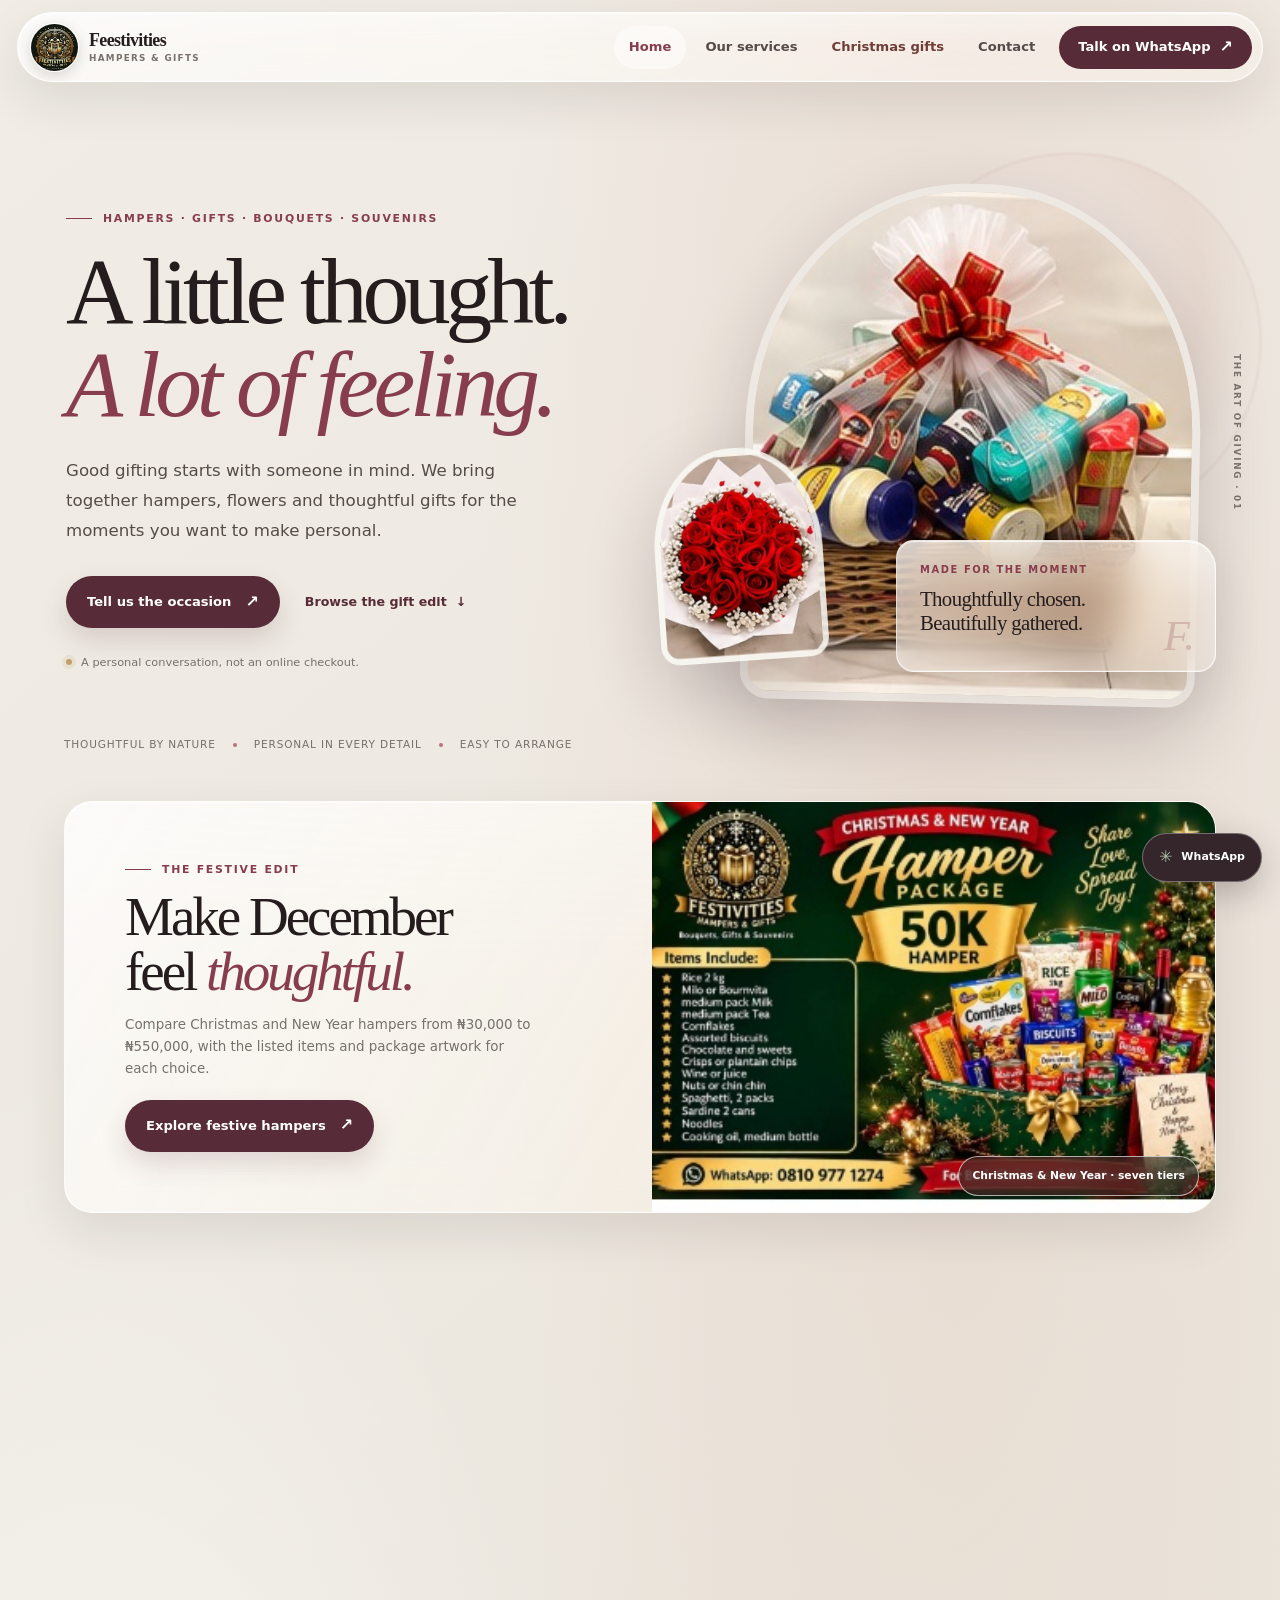
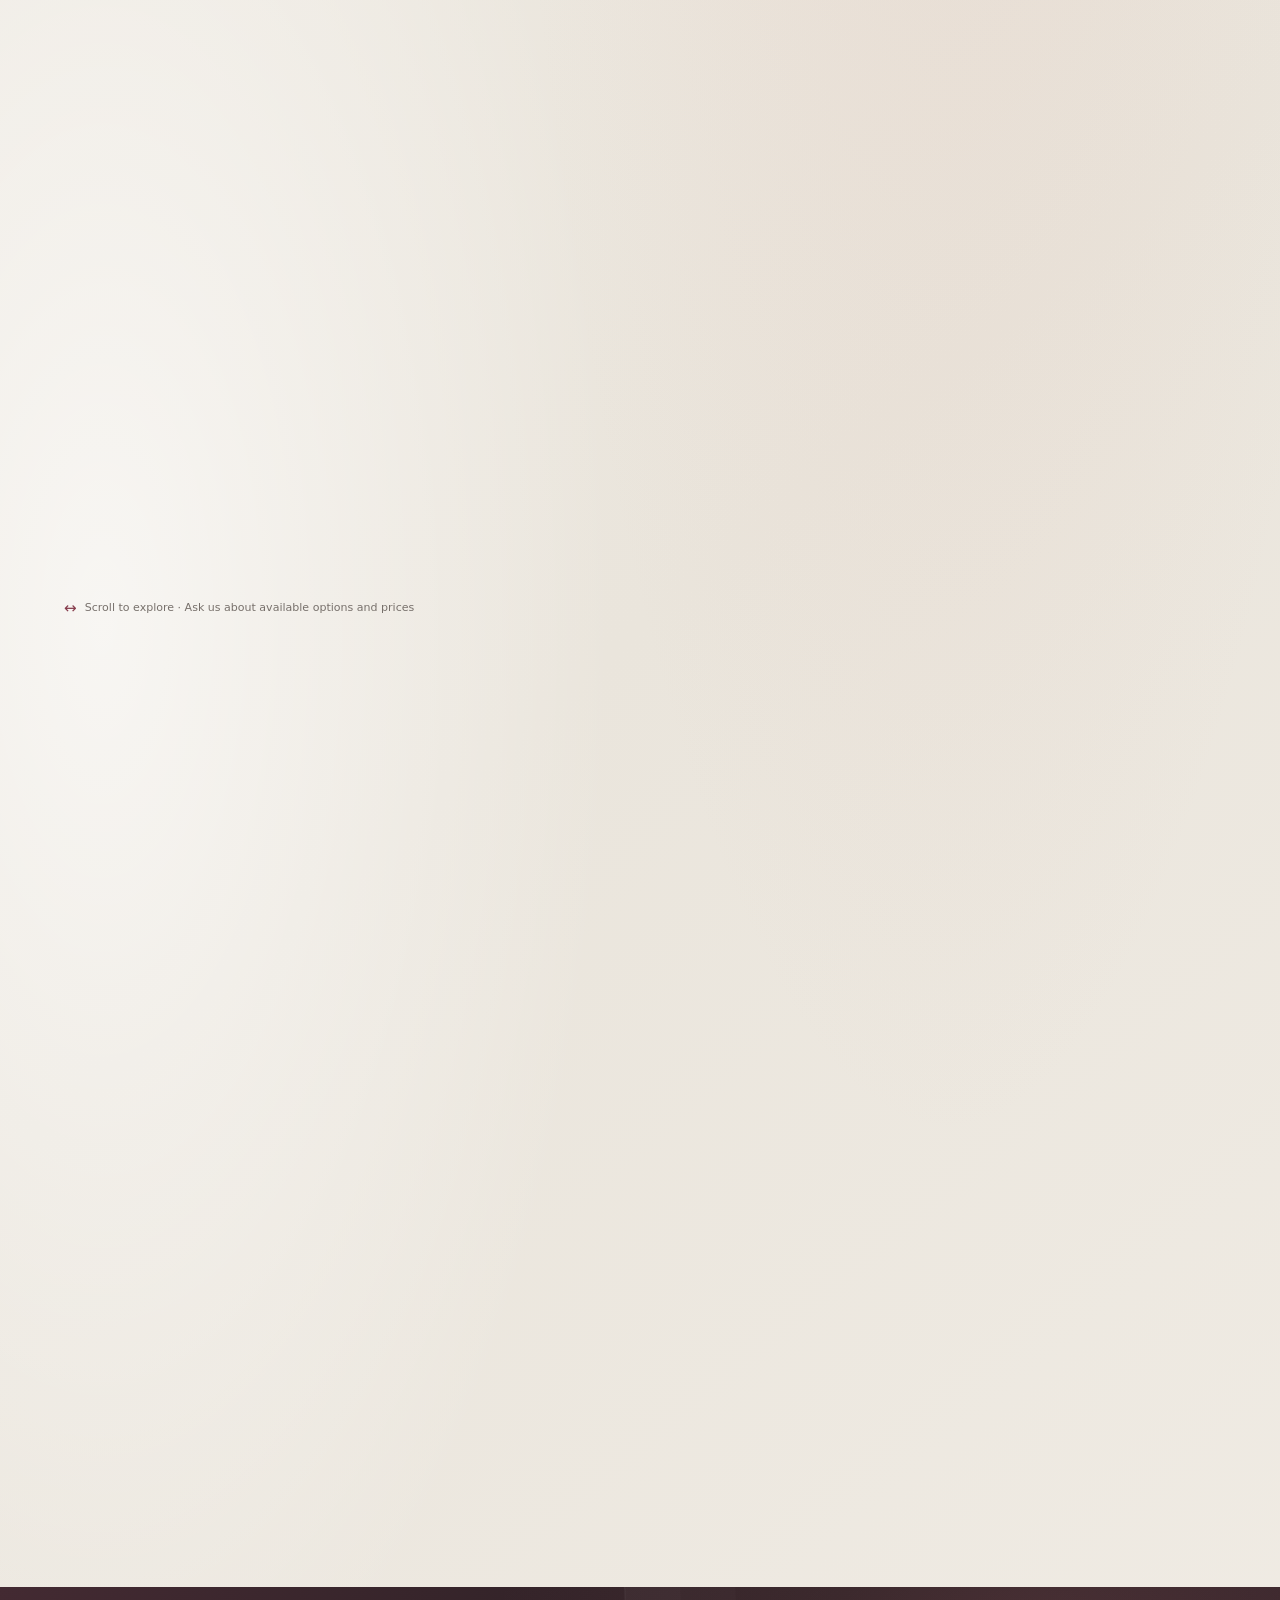
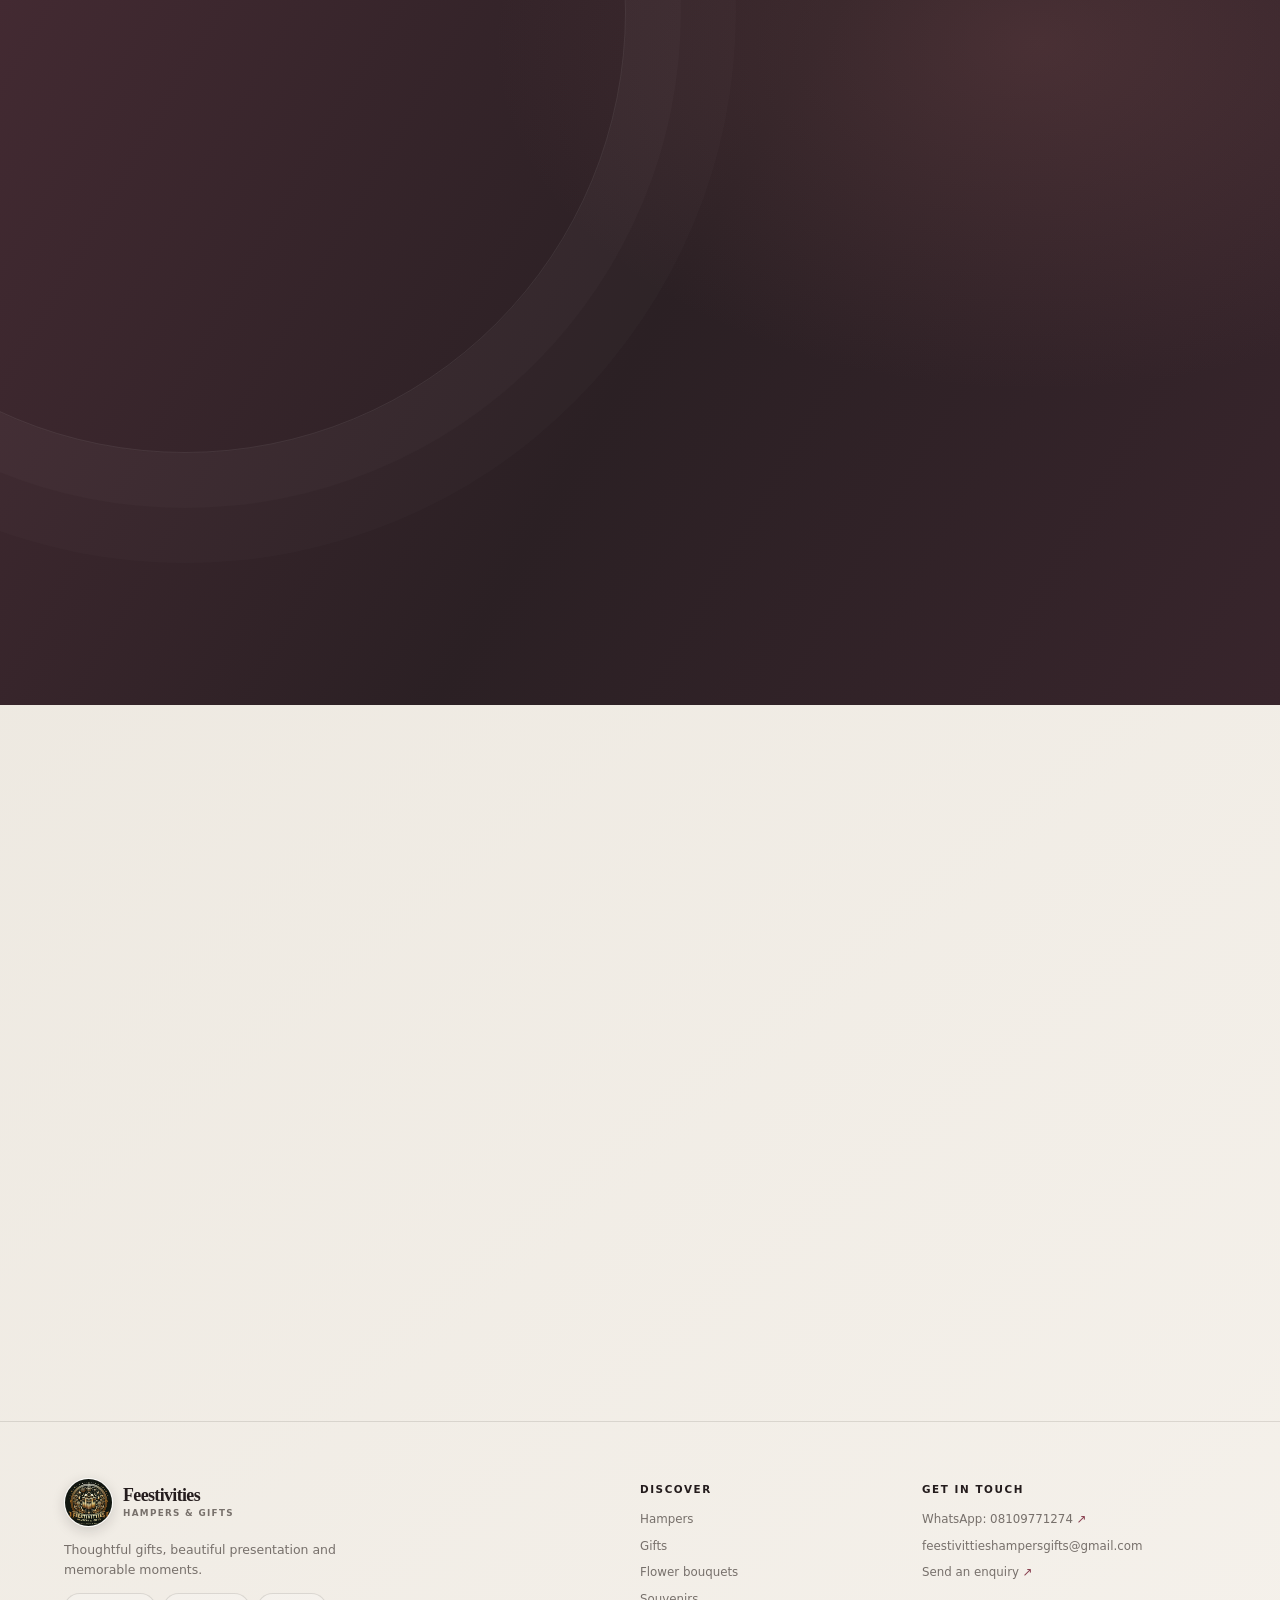
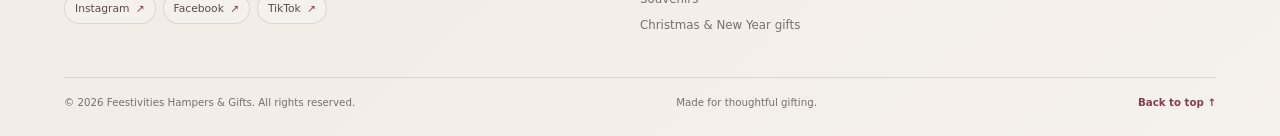
==== commit dcad9630: "Renew copyright footer year automatically" ====
--- a/index.html
+++ b/index.html
@@ -287,7 +287,7 @@
       <div class="footer-link-group"><h2>Discover</h2><a href="services.html#hampers">Hampers</a><a href="services.html#gifts">Gifts</a><a href="services.html#flowers">Flower bouquets</a><a href="services.html#souvenirs">Souvenirs</a><a href="christmas.html">Christmas &amp; New Year gifts</a></div>
       <div class="footer-link-group"><h2>Get in touch</h2><a href="https://wa.me/2348109771274" target="_blank" rel="noopener noreferrer">WhatsApp: 08109771274 <span>↗</span></a><a href="mailto:feestivittieshampersgifts@gmail.com">feestivittieshampersgifts@gmail.com</a><a href="contact.html">Send an enquiry <span>↗</span></a></div>
     </div>
-    <div class="container footer-bottom"><span>© 2026 Feestivities Hampers &amp; Gifts. All rights reserved.</span><span>Made for thoughtful gifting.</span><a href="#top" class="back-top">Back to top ↑</a></div>
+    <div class="container footer-bottom"><span>© <span data-calendar-year>2026</span> Feestivities Hampers &amp; Gifts. All rights reserved.</span><span>Made for thoughtful gifting.</span><a href="#top" class="back-top">Back to top ↑</a></div>
   </footer>
 
   <a class="whatsapp-float" href="https://wa.me/2348109771274" target="_blank" rel="noopener noreferrer" aria-label="Contact Feestivities on WhatsApp"><span aria-hidden="true">✳</span><small>WhatsApp</small></a>
--- a/css/christmas.css
+++ b/css/christmas.css
@@ -52,20 +52,17 @@
 .holiday-price-card { display: flex; flex-direction: column; align-items: stretch; gap: 8px; min-width: 0; padding: 7px; border: 1px solid rgba(45,32,30,.12); border-radius: 12px; color: var(--ink-soft); background: rgba(255,255,255,.24); cursor: pointer; text-align: left; transition: transform .2s ease, border .2s ease, background .2s ease, box-shadow .2s ease; }
 .holiday-price-card:hover { transform: translateY(-3px); border-color: rgba(23,54,45,.42); }
 .holiday-price-card.is-selected { border-color: var(--holiday-green); background: rgba(255,255,255,.66); box-shadow: 0 0 0 2px rgba(23,54,45,.12); }
-.holiday-price-card img { width: 100%; height: clamp(44px, 6.4vw, 80px); border-radius: 7px; background: #ede5d5; object-fit: cover; object-position: center; }
+.holiday-price-card img { width: 100%; height: clamp(44px, 6.4vw, 80px); border-radius: 7px; background: #ede5d5; object-fit: contain; object-position: center; }
 .holiday-price-card span { font-size: clamp(.56rem, .84vw, .74rem); font-weight: 750; line-height: 1.25; text-align: center; }
 .selected-hamper-layout { display: grid; grid-template-columns: minmax(260px, .82fr) minmax(0, 1.18fr); align-items: start; gap: clamp(27px, 5vw, 65px); padding-top: clamp(25px, 4vw, 45px); }
 .package-art { position: sticky; top: 100px; display: grid; justify-items: center; gap: 10px; min-width: 0; margin: 0; }
 .package-image-button { position: relative; display: block; width: 100%; padding: 8px; overflow: hidden; border: 1px solid rgba(255,255,255,.87); border-radius: 18px; background: linear-gradient(145deg, #fff, #e9e1d5); box-shadow: 0 18px 42px rgba(40,30,25,.12), inset 0 1px rgba(255,255,255,.9); cursor: zoom-in; }
-.package-image-button > img { display: block; width: 100%; max-height: 460px; aspect-ratio: 1.47; border-radius: 12px; background: #e4ddcf; object-fit: cover; object-position: center; transition: transform .4s ease; }
+.package-image-button > img { display: block; width: 100%; max-height: 460px; aspect-ratio: 1.47; border-radius: 12px; background: #e4ddcf; object-fit: contain; object-position: center; transition: transform .4s ease; }
 .package-image-button:hover > img { transform: scale(1.025); }
-.package-art.is-premium .package-image-button > img { aspect-ratio: 16/9; }
+.package-art.has-portrait .package-image-button { display: grid; min-height: 0; place-items: center; }
+.package-art.has-portrait .package-image-button > img { width: auto; max-width: 100%; height: auto; max-height: none; aspect-ratio: auto; object-fit: contain; }
 .package-image-zoom { position: absolute; right: 15px; bottom: 15px; display: inline-flex; align-items: center; gap: 8px; padding: 9px 12px; border: 1px solid rgba(255,255,255,.72); border-radius: 999px; color: #fff; background: rgba(17,38,29,.74); box-shadow: 0 4px 15px rgba(0,0,0,.15); -webkit-backdrop-filter: blur(12px); backdrop-filter: blur(12px); font-size: .63rem; font-weight: 700; }
 .package-image-zoom b { font-size: .88rem; font-weight: 400; }
-.premium-package-focus { position: absolute; z-index: 2; top: 27.3%; width: 7.8%; height: 60%; border: 2px solid #efd18d; border-radius: 5px; background: rgba(239,209,141,.1); box-shadow: 0 0 0 9999px rgba(10,16,12,.12), 0 0 16px rgba(220,182,105,.6); pointer-events: none; transition: left .3s ease; }
-.premium-package-focus[data-column="0"] { left: 72.3%; }
-.premium-package-focus[data-column="1"] { left: 79.8%; }
-.premium-package-focus[data-column="2"] { left: 87.3%; }
 .package-art figcaption { color: var(--muted); font-size: .65rem; text-align: center; }
 .package-details { min-width: 0; padding: 7px 4px 4px; }
 .package-details > .eyebrow { margin-bottom: 12px; }
@@ -127,7 +124,6 @@
   .selected-hamper-layout { grid-template-columns: 1fr; gap: 24px; }
   .package-art { position: relative; top: auto; width: min(100%, 610px); margin-inline: auto; }
   .package-image-button > img { max-height: 420px; }
-  .premium-package-focus { top: 27.3%; height: 60%; }
   .holiday-how-layout { grid-template-columns: 1fr; gap: 30px; }
   .holiday-how-copy { max-width: 630px; }
 }
@@ -154,7 +150,6 @@
   .holiday-select-wrap select { min-height: 50px; font-size: .74rem; }
   .package-image-button { padding: 5px; border-radius: 14px; }
   .package-image-button > img { aspect-ratio: 1.34; border-radius: 10px; }
-  .package-art.is-premium .package-image-button > img { aspect-ratio: 16/9; }
   .package-image-zoom { right: 10px; bottom: 10px; padding: 8px 10px; font-size: .58rem; }
   .package-details > h3 { font-size: 2.2rem; }
   .package-list { padding: 14px 13px 11px; }
@@ -167,5 +162,5 @@
   .package-image-close { top: 15px; right: 15px; width: 38px; height: 38px; }
 }
 @media (prefers-reduced-motion: reduce) {
-  .holiday-teaser-art img, .holiday-price-card, .package-image-button > img, .premium-package-focus { transition: none; }
+  .holiday-teaser-art img, .holiday-price-card, .package-image-button > img { transition: none; }
 }
